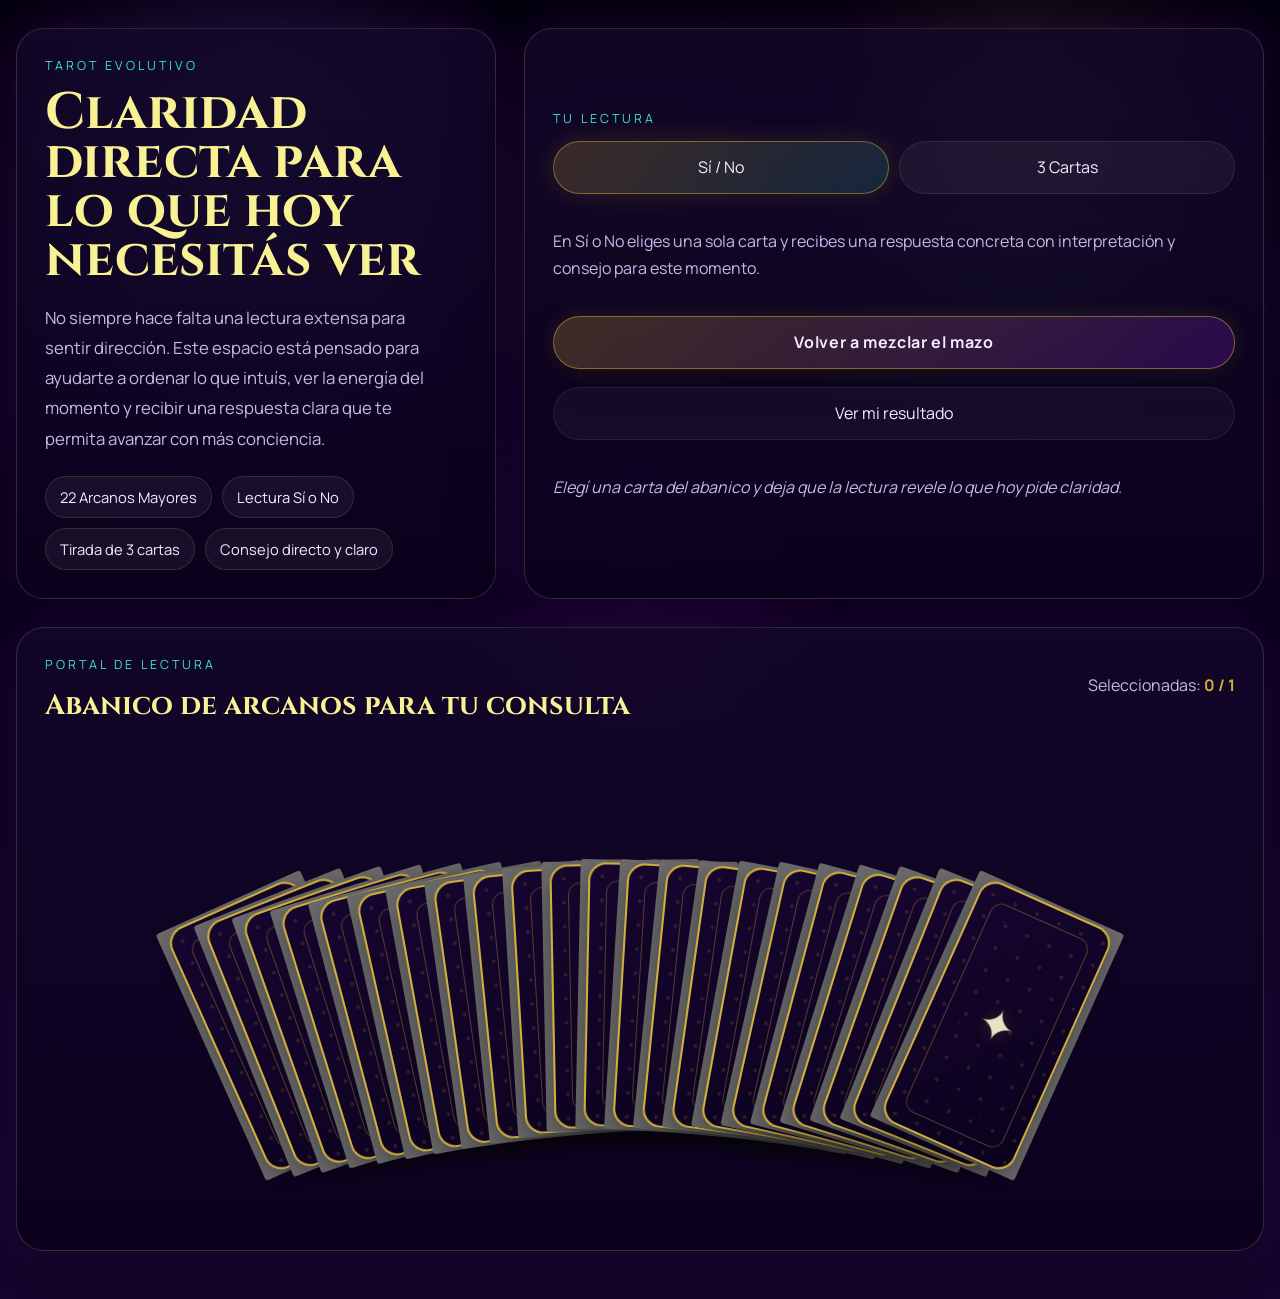
==== tarotsiono/index.html @ 4f670535 "Integrate premium tarot access and refine oracle copy" ====
<!DOCTYPE html>
<html lang="es">
<head>
	<meta charset="UTF-8">
	<meta name="viewport" content="width=device-width, initial-scale=1.0">
	<meta name="theme-color" content="#07070c">
	<meta name="description" content="Tarot evolutivo interactivo de Emuna con lectura Sí/No y tirada de 3 cartas en una experiencia mística y directa.">
	<link rel="preconnect" href="https://fonts.googleapis.com">
	<link rel="preconnect" href="https://fonts.gstatic.com" crossorigin>
	<link href="https://fonts.googleapis.com/css2?family=Cinzel:wght@400;600;700&family=Manrope:wght@400;500;600;700&display=swap" rel="stylesheet">
	<title>Tarot Evolutivo | Emuna</title>
	<style>
		:root {
			--bg-main: radial-gradient(circle at 50% 18%, rgba(212, 175, 55, 0.08), transparent 16%), radial-gradient(circle at 20% 20%, rgba(160, 32, 240, 0.16), transparent 24%), radial-gradient(circle at 80% 22%, rgba(64, 224, 208, 0.12), transparent 20%), linear-gradient(180deg, #05000f 0%, #0b021d 42%, #16052f 100%);
			--card-back: linear-gradient(135deg, #16052f 0%, #0b021d 100%);
			--gold-electric: #d4af37;
			--gold-soft: #f9f295;
			--gold-glow: rgba(212, 175, 55, 0.4);
			--blue-electric: #40e0d0;
			--red-electric: #ff8db5;
			--violet-electric: #a020f0;
			--cyan-electric: #40e0d0;
			--glass-bg: rgba(20, 8, 44, 0.78);
			--glass-border: rgba(249, 242, 149, 0.16);
			--text-main: #f4ebff;
			--text-soft: #cab7e8;
			--panel-shadow: 0 24px 70px rgba(0, 0, 0, 0.42), 0 0 40px rgba(160, 32, 240, 0.16);
			--card-width: 158px;
			--card-height: 270px;
		}

		* {
			box-sizing: border-box;
		}

		html {
			color-scheme: dark;
		}

		body {
			margin: 0;
			min-height: 100vh;
			font-family: "Manrope", sans-serif;
			color: var(--text-main);
			background: var(--bg-main);
			overflow-x: hidden;
		}

		body::before,
		body::after {
			content: "";
			position: fixed;
			inset: 0;
			pointer-events: none;
			z-index: -2;
		}

		body::before {
			background:
				radial-gradient(circle at 20% 20%, rgba(64, 224, 208, 0.1), transparent 22%),
				radial-gradient(circle at 80% 15%, rgba(212, 175, 55, 0.12), transparent 18%),
				radial-gradient(circle at 50% 60%, rgba(160, 32, 240, 0.14), transparent 26%);
			transform: translate3d(var(--parallax-x, 0), var(--parallax-y, 0), 0);
			transition: transform 120ms linear;
		}

		body::after {
			background-image:
				radial-gradient(circle at 30% 10%, rgba(255, 255, 255, 0.08) 0 1px, transparent 1px),
				radial-gradient(circle at 70% 25%, rgba(255, 255, 255, 0.06) 0 1px, transparent 1px),
				radial-gradient(circle at 55% 70%, rgba(255, 255, 255, 0.04) 0 1px, transparent 1px);
			background-size: 220px 220px, 280px 280px, 320px 320px;
			opacity: 0.5;
			z-index: -1;
		}

		.page {
			width: min(1400px, calc(100% - 32px));
			margin: 0 auto;
			padding: 28px 0 48px;
		}

		.hero {
			display: grid;
			grid-template-columns: minmax(280px, 480px) minmax(320px, 1fr);
			gap: 28px;
			align-items: stretch;
			margin-bottom: 28px;
		}

		.glass-panel {
			position: relative;
			background: linear-gradient(180deg, rgba(20, 8, 44, 0.76), rgba(11, 2, 29, 0.9));
			border: 1px solid var(--glass-border);
			border-radius: 28px;
			box-shadow: var(--panel-shadow);
			backdrop-filter: blur(18px);
		}

		.hero-copy,
		.result-shell,
		.controls,
		.board-shell {
			padding: 28px;
		}

		.eyebrow {
			margin: 0 0 14px;
			font-size: 0.78rem;
			text-transform: uppercase;
			letter-spacing: 0.24em;
			color: var(--cyan-electric);
		}

		h1,
		h2,
		h3,
		.card-name,
		.modal-title {
			font-family: "Cinzel", serif;
		}

		h1 {
			margin: 0;
			font-size: clamp(2.4rem, 4vw, 4.8rem);
			line-height: 0.96;
			color: var(--gold-soft);
			text-wrap: balance;
		}

		.lead {
			margin: 18px 0 0;
			color: var(--text-soft);
			font-size: 1.05rem;
			line-height: 1.8;
			max-width: 40ch;
		}

		.benefits {
			display: flex;
			flex-wrap: wrap;
			gap: 10px;
			margin-top: 22px;
		}

		.benefit {
			padding: 10px 14px;
			border-radius: 999px;
			background: rgba(255, 255, 255, 0.05);
			border: 1px solid rgba(212, 175, 55, 0.18);
			color: var(--text-main);
			font-size: 0.92rem;
		}

		.controls {
			display: grid;
			align-content: center;
			gap: 18px;
		}

		.mode-switch {
			display: grid;
			grid-template-columns: repeat(2, minmax(0, 1fr));
			gap: 10px;
		}

		.mode-button,
		.action-button,
		.ghost-button,
		.modal-close {
			appearance: none;
			border: 1px solid transparent;
			cursor: pointer;
			transition: transform 0.24s ease, box-shadow 0.24s ease, border-color 0.24s ease, background-color 0.24s ease;
			font: inherit;
		}

		.mode-button,
		.action-button,
		.ghost-button {
			min-height: 52px;
			border-radius: 999px;
			padding: 0.9rem 1.2rem;
			color: var(--text-main);
		}

		.mode-button {
			background: rgba(255, 255, 255, 0.05);
			border-color: rgba(255, 255, 255, 0.08);
		}

		.mode-button.is-active {
			background: linear-gradient(135deg, rgba(212, 175, 55, 0.22), rgba(64, 224, 208, 0.14));
			border-color: rgba(212, 175, 55, 0.48);
			box-shadow: 0 0 26px rgba(212, 175, 55, 0.16);
		}

		.action-button {
			background: linear-gradient(135deg, rgba(212, 175, 55, 0.24), rgba(160, 32, 240, 0.2));
			border-color: rgba(212, 175, 55, 0.5);
			box-shadow: 0 14px 34px rgba(0, 0, 0, 0.24), 0 0 24px rgba(212, 175, 55, 0.14);
			font-weight: 700;
			letter-spacing: 0.04em;
		}

		.ghost-button,
		.modal-close {
			background: rgba(255, 255, 255, 0.04);
			border-color: rgba(255, 255, 255, 0.08);
		}

		.mode-button:hover,
		.action-button:hover,
		.ghost-button:hover,
		.modal-close:hover,
		.mode-button:focus-visible,
		.action-button:focus-visible,
		.ghost-button:focus-visible,
		.modal-close:focus-visible {
			transform: translateY(-2px);
		}

		.mode-meta,
		.status,
		.result-summary,
		.reading-meta,
		.selected-hint {
			color: var(--text-soft);
			line-height: 1.7;
		}

		.status {
			min-height: 1.7em;
			font-style: italic;
		}

		.board-shell {
			min-height: 620px;
		}

		.board-header {
			display: flex;
			flex-wrap: wrap;
			justify-content: space-between;
			gap: 16px;
			margin-bottom: 22px;
		}

		.board-header h2 {
			margin: 0 0 6px;
			font-size: clamp(1.7rem, 2.2vw, 2.4rem);
			color: var(--gold-soft);
		}

		.selected-hint strong {
			color: var(--gold-electric);
		}

		.spread-board {
			position: relative;
			min-height: 470px;
			display: flex;
			align-items: center;
			justify-content: center;
			overflow: hidden;
			padding: 26px 12px 12px;
		}

		.flip-card {
			position: absolute;
			width: var(--card-width);
			height: var(--card-height);
			opacity: 0;
			transform: translateX(0) translateY(60px) rotate(0deg) scale(0.9);
			transition: transform 0.8s ease, opacity 0.55s ease, filter 0.35s ease;
			cursor: pointer;
			perspective: 1000px;
			will-change: transform;
		}

		.flip-card.is-visible {
			opacity: 1;
		}

		.flip-card-inner {
			position: relative;
			width: 100%;
			height: 100%;
			transition: transform 0.8s;
			transform-style: preserve-3d;
			box-shadow: 0 10px 26px rgba(0, 0, 0, 0.38);
			border-radius: 18px;
		}

		.flip-card.is-flipped .flip-card-inner {
			transform: rotateY(180deg);
		}

		.flip-card.is-selected {
			filter: drop-shadow(0 0 16px rgba(212, 175, 55, 0.5));
			z-index: 35;
		}

		.flip-card.is-dimmed {
			opacity: 0.08;
			pointer-events: none;
		}

		.flip-card.is-hidden {
			opacity: 0;
			pointer-events: none;
		}

		.flip-card.is-center {
			z-index: 40;
		}

		.flip-card.is-aura .flip-card-front {
			animation: auraPulse 1.8s ease-in-out infinite alternate;
		}

		.flip-card-front,
		.flip-card-back {
			position: absolute;
			inset: 0;
			width: 100%;
			height: 100%;
			-webkit-backface-visibility: hidden;
			backface-visibility: hidden;
			border-radius: 18px;
			border: 2px solid var(--gold-electric);
			overflow: hidden;
		}

		.flip-card-back {
			background: var(--card-back);
		}

		.flip-card-back::before,
		.flip-card-back::after {
			content: "";
			position: absolute;
			inset: 0;
		}

		.flip-card-back::before {
			background:
				radial-gradient(circle at center, rgba(212, 175, 55, 0.18) 0 2px, transparent 2px),
				radial-gradient(circle at 30% 30%, rgba(255, 255, 255, 0.08) 0 1px, transparent 1px),
				radial-gradient(circle at 70% 70%, rgba(255, 255, 255, 0.05) 0 1px, transparent 1px);
			background-size: 24px 24px, 110px 110px, 130px 130px;
			opacity: 0.85;
		}

		.flip-card-back::after {
			inset: 16px;
			border: 1px solid rgba(212, 175, 55, 0.35);
			border-radius: 12px;
		}

		.card-back-emblem {
			position: absolute;
			inset: 0;
			display: grid;
			place-items: center;
			color: rgba(255, 248, 216, 0.9);
			font-size: 2.8rem;
			text-shadow: 0 0 18px rgba(212, 175, 55, 0.24);
		}

		.flip-card-front {
			transform: rotateY(180deg);
			background: linear-gradient(180deg, rgba(250, 247, 238, 0.99), rgba(234, 225, 207, 0.99));
			color: #16131f;
			padding: 18px 16px;
			display: flex;
			flex-direction: column;
			justify-content: space-between;
		}

		.card-label {
			font-size: 0.72rem;
			letter-spacing: 0.16em;
			text-transform: uppercase;
			color: #766736;
		}

		.card-symbol {
			font-size: 2.4rem;
			text-align: center;
			margin-top: 8px;
		}

		.card-name {
			margin: 8px 0 0;
			font-size: 1.25rem;
			line-height: 1.1;
			text-align: center;
		}

		.card-verdict {
			margin-top: 12px;
			text-align: center;
			font-size: 1.08rem;
			font-weight: 800;
			letter-spacing: 0.04em;
		}

		.card-short {
			margin: 10px 0 0;
			font-size: 0.95rem;
			text-align: center;
			line-height: 1.45;
			color: #312c3e;
		}

		.card-position {
			align-self: center;
			margin-top: 8px;
			padding: 6px 10px;
			border-radius: 999px;
			background: rgba(22, 19, 31, 0.08);
			font-size: 0.72rem;
			font-weight: 700;
			letter-spacing: 0.12em;
			text-transform: uppercase;
		}

		.result-shell {
			margin-top: 24px;
			display: none;
		}

		.result-shell.is-visible {
			display: block;
			animation: fadeInUp 0.45s ease;
		}

		.result-shell h3 {
			margin: 0;
			font-size: 1.5rem;
			color: var(--gold-soft);
		}

		.result-verdict {
			margin: 12px 0 0;
			font-size: clamp(1.4rem, 3vw, 2rem);
			font-weight: 900;
			letter-spacing: 0.04em;
		}

		.reading-grid {
			display: grid;
			gap: 16px;
			margin-top: 18px;
		}

		.reading-card-summary {
			padding: 16px 18px;
			border-radius: 18px;
			background: rgba(255, 255, 255, 0.04);
			border: 1px solid rgba(255, 255, 255, 0.08);
		}

		.reading-card-summary strong {
			color: #fff0ba;
		}

		.modal {
			position: fixed;
			inset: 0;
			display: grid;
			place-items: center;
			padding: 18px;
			background: rgba(5, 5, 10, 0.82);
			backdrop-filter: blur(12px);
			opacity: 0;
			pointer-events: none;
			transition: opacity 0.28s ease;
			z-index: 80;
		}

		.modal.is-open {
			opacity: 1;
			pointer-events: auto;
		}

		.modal-card {
			width: min(100%, 620px);
			padding: 24px;
			border-radius: 26px;
			background: linear-gradient(180deg, rgba(20, 8, 44, 0.88), rgba(11, 2, 29, 0.94));
			border: 1px solid rgba(255, 255, 255, 0.12);
			box-shadow: var(--panel-shadow);
			transform: translateY(24px) scale(0.96);
			transition: transform 0.28s ease;
		}

		.modal.is-open .modal-card {
			transform: translateY(0) scale(1);
		}

		.modal-header {
			display: flex;
			justify-content: space-between;
			gap: 12px;
			align-items: start;
			margin-bottom: 14px;
		}

		.modal-title {
			margin: 0;
			font-size: 1.8rem;
			color: var(--gold-soft);
		}

		.modal-close {
			width: 42px;
			height: 42px;
			border-radius: 50%;
			color: var(--text-main);
		}

		.modal-verdict {
			font-size: 1.28rem;
			font-weight: 800;
			margin: 0 0 16px;
		}

		.modal-block {
			padding: 14px 16px;
			border-radius: 18px;
			background: rgba(255, 255, 255, 0.04);
			border: 1px solid rgba(255, 255, 255, 0.08);
			margin-top: 12px;
		}

		.modal-block strong {
			color: var(--gold-soft);
			display: block;
			margin-bottom: 6px;
		}

		.modal-note {
			margin-top: 12px;
			color: var(--text-soft);
			font-size: 0.94rem;
		}

		.sr-only {
			position: absolute;
			width: 1px;
			height: 1px;
			padding: 0;
			margin: -1px;
			overflow: hidden;
			clip: rect(0, 0, 0, 0);
			white-space: nowrap;
			border: 0;
		}

		@keyframes auraPulse {
			0% {
				box-shadow: 0 0 18px var(--aura-color, var(--gold-electric));
			}
			100% {
				box-shadow: 0 0 34px var(--aura-color, var(--gold-electric));
			}
		}

		@keyframes fadeInUp {
			from {
				opacity: 0;
				transform: translateY(12px);
			}
			to {
				opacity: 1;
				transform: translateY(0);
			}
		}

		@media (max-width: 1100px) {
			.hero {
				grid-template-columns: 1fr;
			}
		}

		@media (max-width: 780px) {
			.page {
				width: min(100%, calc(100% - 20px));
				padding-top: 18px;
			}

			.hero-copy,
			.result-shell,
			.controls,
			.board-shell,
			.modal-card {
				padding: 20px;
			}

			.spread-board {
				min-height: 420px;
			}

			.flip-card {
				width: 122px;
				height: 208px;
			}
		}

		@media (max-width: 560px) {
			.page {
				width: calc(100% - 12px);
			}

			.board-header {
				flex-direction: column;
			}

			.mode-switch {
				grid-template-columns: 1fr;
			}

			.flip-card {
				width: 98px;
				height: 166px;
			}

			.spread-board {
				min-height: 320px;
			}

			.card-name {
				font-size: 0.92rem;
			}

			.card-short,
			.card-position,
			.card-verdict,
			.card-label {
				font-size: 0.68rem;
			}

			.card-symbol {
				font-size: 1.6rem;
			}
		}
	</style>
</head>
<body>
	<main class="page">
		<section class="hero">
			<article class="glass-panel hero-copy">
				<p class="eyebrow">Tarot Evolutivo</p>
				<h1>Claridad directa para lo que hoy necesitás ver</h1>
				<p class="lead">No siempre hace falta una lectura extensa para sentir dirección. Este espacio está pensado para ayudarte a ordenar lo que intuís, ver la energía del momento y recibir una respuesta clara que te permita avanzar con más conciencia.</p>
				<div class="benefits">
					<span class="benefit">22 Arcanos Mayores</span>
					<span class="benefit">Lectura Sí o No</span>
					<span class="benefit">Tirada de 3 cartas</span>
					<span class="benefit">Consejo directo y claro</span>
				</div>
			</article>

			<aside class="glass-panel controls" aria-label="Controles de lectura">
				<div>
					<p class="eyebrow">Tu lectura</p>
					<div class="mode-switch" role="tablist" aria-label="Modo de tirada">
						<button class="mode-button is-active" id="modeYesNo" type="button" data-mode="yesno" aria-pressed="true">Sí / No</button>
						<button class="mode-button" id="modeThree" type="button" data-mode="three" aria-pressed="false">3 Cartas</button>
					</div>
				</div>
				<p class="mode-meta" id="modeMeta">En Sí o No eliges una sola carta y recibes una respuesta concreta con interpretación y consejo para este momento.</p>
				<button class="action-button" id="resetButton" type="button">Volver a mezclar el mazo</button>
				<button class="ghost-button" id="revealButton" type="button" disabled>Ver mi resultado</button>
				<p class="status" id="statusText">Elegí una carta del abanico y deja que la lectura revele lo que hoy pide claridad.</p>
			</aside>
		</section>

		<section class="glass-panel board-shell">
			<div class="board-header">
				<div>
					<p class="eyebrow">Portal de lectura</p>
					<h2>Abanico de arcanos para tu consulta</h2>
				</div>
				<p class="selected-hint" id="selectionHint">Seleccionadas: <strong>0 / 1</strong></p>
			</div>

			<div class="spread-board" id="tablero" aria-live="polite"></div>

			<div class="result-shell glass-panel" id="resultShell">
				<p class="eyebrow">Tu mensaje</p>
				<h3 id="resultTitle">Energía disponible</h3>
				<p class="result-verdict" id="resultVerdict"></p>
				<p class="result-summary" id="resultSummary"></p>
				<div class="reading-grid" id="readingGrid"></div>
			</div>
		</section>
	</main>

	<div class="modal" id="cardModal" aria-hidden="true" role="dialog" aria-labelledby="modalTitle">
		<div class="modal-card">
			<div class="modal-header">
				<div>
					<p class="eyebrow">Mensaje del arcano</p>
					<h3 class="modal-title" id="modalTitle"></h3>
				</div>
				<button class="modal-close" id="modalClose" type="button" aria-label="Cerrar detalle">×</button>
			</div>
			<p class="modal-verdict" id="modalVerdict"></p>
			<div class="modal-block">
				<strong>Interpretación</strong>
				<span id="modalInterpretation"></span>
			</div>
			<div class="modal-block">
				<strong>Consejo</strong>
				<span id="modalAdvice"></span>
			</div>
			<p class="modal-note" id="modalNote"></p>
		</div>
	</div>

	<script>
		const TarotDeck = {
			el_loco: {
				id: "loco",
				nombre: "El Loco (0)",
				energia: 0,
				veredicto: "TAL VEZ",
				mensaje_corto: "Algo nuevo se mueve, pero todavía pide confianza y presencia.",
				interpretacion: "El Loco aparece cuando tu proceso necesita aire, apertura y una mirada menos rígida. La energía está viva, aunque no todo esté resuelto.",
				consejo: "Escucha el impulso, pero no te desconectes de la realidad. Avanza si de verdad sientes que ese paso te expande.",
				color_aura: "var(--cyan-electric)",
				simbolo: "✦"
			},
			el_mago: {
				id: "mago",
				nombre: "El Mago (I)",
				energia: 1,
				veredicto: "SÍ",
				mensaje_corto: "Tienes recursos, claridad y energía para mover esto.",
				interpretacion: "El Mago confirma que no te falta poder, sino decisión para usarlo. Hay herramientas, intención y capacidad para transformar lo que hoy consultas.",
				consejo: "Deja de postergarte. Lo que necesitas para empezar ya está en ti; ahora toca enfocarlo.",
				color_aura: "var(--gold-electric)",
				simbolo: "☀"
			},
			la_sacerdotisa: {
				id: "sacerdotisa",
				nombre: "La Sacerdotisa (II)",
				energia: 0,
				veredicto: "AÚN NO",
				mensaje_corto: "Todavía no es momento de forzar una respuesta.",
				interpretacion: "La Sacerdotisa indica que algo importante todavía se está ordenando por dentro. No todo está a la vista, y por eso la claridad aún no termina de bajar.",
				consejo: "Baja el ruido, escucha tu intuición y deja que la verdad madure antes de decidir.",
				color_aura: "var(--blue-electric)",
				simbolo: "☾"
			},
			la_emperatriz: {
				id: "emperatriz",
				nombre: "La Emperatriz (III)",
				energia: 1,
				veredicto: "SÍ",
				mensaje_corto: "Hay crecimiento, apertura y buena energía para que esto florezca.",
				interpretacion: "La Emperatriz trae expansión, receptividad y una energía fértil para vínculos, proyectos y procesos personales. Lo que estás moviendo puede crecer de verdad.",
				consejo: "Sostén lo que deseas con amor, constancia y presencia. Lo valioso necesita cuidado, no apuro.",
				color_aura: "var(--gold-electric)",
				simbolo: "❀"
			},
			el_emperador: {
				id: "emperador",
				nombre: "El Emperador (IV)",
				energia: 1,
				veredicto: "SÍ",
				mensaje_corto: "Sí, pero necesita orden, foco y compromiso real.",
				interpretacion: "El Emperador muestra que el resultado puede sostenerse si construyes sobre bases firmes. No alcanza con desear; hace falta dirección y estructura.",
				consejo: "Pon límites, organiza prioridades y deja de dispersar energía en lo que no suma.",
				color_aura: "var(--gold-electric)",
				simbolo: "♜"
			},
			el_hierofante: {
				id: "hierofante",
				nombre: "El Hierofante (V)",
				energia: 0,
				veredicto: "DEPENDE",
				mensaje_corto: "La respuesta pasa por lo que ya has sostenido o prometido.",
				interpretacion: "El Hierofante señala creencias, acuerdos y aprendizajes que condicionan esta situación. Antes de avanzar, necesitas ver desde qué verdad estás decidiendo.",
				consejo: "Revisa tus valores y no te apartes de lo que sabes que es coherente para ti.",
				color_aura: "var(--violet-electric)",
				simbolo: "✢"
			},
			los_enamorados: {
				id: "enamorados",
				nombre: "Los Enamorados (VI)",
				energia: 1,
				veredicto: "SÍ",
				mensaje_corto: "La respuesta aparece cuando dejas de dividirte por dentro.",
				interpretacion: "Los Enamorados hablan de una elección que debe salir de tu verdad, no del miedo ni de la necesidad de agradar. Aquí la coherencia lo cambia todo.",
				consejo: "No decidas desde la culpa. Elige lo que realmente se alinea con lo que sientes y sostienes.",
				color_aura: "var(--gold-electric)",
				simbolo: "♥"
			},
			el_carro: {
				id: "carro",
				nombre: "El Carro (VII)",
				energia: 1,
				veredicto: "SÍ",
				mensaje_corto: "Hay movimiento, dirección y fuerza para avanzar.",
				interpretacion: "El Carro muestra una energía decidida que empuja el proceso hacia adelante. Si mantienes el foco, puedes salir del estancamiento.",
				consejo: "No retrocedas por dudas de último momento. Avanza con dirección y cuida tu centro emocional.",
				color_aura: "var(--blue-electric)",
				simbolo: "➳"
			},
			la_fuerza: {
				id: "fuerza",
				nombre: "La Fuerza (VIII)",
				energia: 1,
				veredicto: "SÍ",
				mensaje_corto: "Tu fuerza interna es mayor de lo que hoy crees.",
				interpretacion: "La Fuerza aparece cuando el proceso exige templanza, presencia y una firmeza que no necesita violencia. Lo que buscas puede sostenerse desde tu centro.",
				consejo: "No quieras controlar todo. Respira, sostén y deja que tu energía se ordene antes de actuar.",
				color_aura: "var(--gold-electric)",
				simbolo: "♌"
			},
			el_ermitano: {
				id: "ermitano",
				nombre: "El Ermitaño (IX)",
				energia: -1,
				veredicto: "AHORA NO",
				mensaje_corto: "Todavía no es tiempo de empujar esta respuesta.",
				interpretacion: "El Ermitaño marca una pausa necesaria. Hay algo que sólo puede comprenderse cuando bajas la ansiedad y vuelves a escucharte de verdad.",
				consejo: "No te apures a cerrar algo que aún necesita silencio, observación y maduración.",
				color_aura: "var(--blue-electric)",
				simbolo: "☷"
			},
			rueda_de_la_fortuna: {
				id: "rueda",
				nombre: "La Rueda de la Fortuna (X)",
				energia: 1,
				veredicto: "SÍ",
				mensaje_corto: "La energía cambia y empieza a abrir otra posibilidad.",
				interpretacion: "La Rueda de la Fortuna muestra un giro que puede mover lo que estaba quieto. Algo comienza a ordenarse distinto, incluso si todavía no controlas todo.",
				consejo: "No te aferres a lo viejo. Acompaña el cambio y aprovecha el momento cuando la puerta se abra.",
				color_aura: "var(--gold-electric)",
				simbolo: "☸"
			},
			la_justicia: {
				id: "justicia",
				nombre: "La Justicia (XI)",
				energia: 0,
				veredicto: "TÚ DECIDES",
				mensaje_corto: "La respuesta no cae del cielo: también depende de ti.",
				interpretacion: "La Justicia muestra que esta situación necesita equilibrio, verdad y responsabilidad. Lo que elijas ahora tendrá peso real en el resultado.",
				consejo: "Sé claro contigo, ordena lo que estás sosteniendo y decide desde la coherencia, no desde el impulso.",
				color_aura: "var(--blue-electric)",
				simbolo: "⚖"
			},
			el_colgado: {
				id: "colgado",
				nombre: "El Colgado (XII)",
				energia: -1,
				veredicto: "TAL VEZ",
				mensaje_corto: "La respuesta no está cerrada, pero sí detenida por ahora.",
				interpretacion: "El Colgado aparece cuando algo necesita una pausa profunda para ser visto desde otro lugar. La incomodidad forma parte del aprendizaje.",
				consejo: "No fuerces definición. Detente, cambia el ángulo y deja que el sentido aparezca sin presión.",
				color_aura: "var(--violet-electric)",
				simbolo: "☁"
			},
			la_muerte: {
				id: "muerte",
				nombre: "La Muerte (XIII)",
				energia: -1,
				veredicto: "NO",
				mensaje_corto: "Así como está, esa etapa ya cumplió su ciclo.",
				interpretacion: "La Muerte no trae castigo: trae cierre. Lo que consultas necesita una transformación real y quizá no pueda seguir bajo la forma actual.",
				consejo: "Acepta lo que termina. Hay procesos que sólo se abren de verdad cuando dejas de insistir en lo que ya cayó.",
				color_aura: "var(--red-electric)",
				simbolo: "☥"
			},
			la_templanza: {
				id: "templanza",
				nombre: "La Templanza (XIV)",
				energia: 1,
				veredicto: "SÍ",
				mensaje_corto: "Sí, pero desde la calma y el equilibrio, no desde el exceso.",
				interpretacion: "La Templanza muestra una energía que se ordena de forma gradual. Lo que preguntas puede avanzar si respetas los tiempos y dejas que todo se acomode.",
				consejo: "No busques extremos. Integra, regula y permite que el proceso se vuelva más claro paso a paso.",
				color_aura: "var(--cyan-electric)",
				simbolo: "⚗"
			},
			el_diablo: {
				id: "diablo",
				nombre: "El Diablo (XV)",
				energia: -1,
				veredicto: "NO",
				mensaje_corto: "Hay algo detrás que te ata más de lo que admites.",
				interpretacion: "El Diablo expone apegos, miedos, obsesiones o vínculos de dependencia que distorsionan la respuesta. No es sólo lo que deseas: es desde dónde lo estás deseando.",
				consejo: "Mira con honestidad qué te está condicionando. Liberarte de eso ya es parte del camino.",
				color_aura: "var(--red-electric)",
				simbolo: "♄"
			},
			la_torre: {
				id: "torre",
				nombre: "La Torre (XVI)",
				energia: -1,
				veredicto: "NO (POR AHORA)",
				mensaje_corto: "Algo necesita romperse para que puedas ver la verdad.",
				interpretacion: "La Torre trae un movimiento brusco que desarma lo que ya no se sostiene. Aunque incomode, esa caída puede ser exactamente lo que necesitas para reordenarte de verdad.",
				consejo: "No te aferres a lo que se está desarmando. Deja caer la estructura vieja y prepara una base más honesta.",
				color_aura: "var(--red-electric)",
				simbolo: "⚡"
			},
			la_estrella: {
				id: "estrella",
				nombre: "La Estrella (XVII)",
				energia: 1,
				veredicto: "SÍ",
				mensaje_corto: "Hay alivio, guía y una luz real sosteniendo tu proceso.",
				interpretacion: "La Estrella trae una energía de reparación, esperanza y apertura. Cuando aparece, recuerda que todavía hay camino, sentido y belleza en lo que estás atravesando.",
				consejo: "No abandones tu visión por cansancio. Sigue, pero desde un lugar más suave y más verdadero.",
				color_aura: "var(--cyan-electric)",
				simbolo: "✶"
			},
			la_luna: {
				id: "luna",
				nombre: "La Luna (XVIII)",
				energia: -1,
				veredicto: "NO",
				mensaje_corto: "Hay demasiada niebla emocional para definir esto ahora.",
				interpretacion: "La Luna señala confusión, proyecciones y emociones que todavía distorsionan la lectura de la situación. No es momento para certezas rígidas.",
				consejo: "No tomes una decisión definitiva desde el miedo, la idealización o la ansiedad. Primero aclárate por dentro.",
				color_aura: "var(--blue-electric)",
				simbolo: "☾"
			},
			el_sol: {
				id: "sol",
				nombre: "El Sol (XIX)",
				energia: 1,
				veredicto: "SÍ ROTUNDO",
				mensaje_corto: "Sí, con claridad, apertura y energía completamente a favor.",
				interpretacion: "El Sol confirma que la situación se ilumina. Hay verdad, vitalidad y una respuesta limpia que permite avanzar sin tanta confusión.",
				consejo: "Muéstrate tal cual eres y actúa con confianza. Cuando la energía está tan clara, toca sostenerla sin sabotearla.",
				color_aura: "var(--gold-electric)",
				simbolo: "☀"
			},
			el_juicio: {
				id: "juicio",
				nombre: "El Juicio (XX)",
				energia: 1,
				veredicto: "SÍ",
				mensaje_corto: "Algo se despierta y ya no puede seguir siendo ignorado.",
				interpretacion: "El Juicio habla de comprensión, cierre y renacimiento. Trae una verdad que ordena el proceso y te muestra con más claridad qué hacer con ello.",
				consejo: "Responde al llamado con valentía. Si ya viste la verdad, no vuelvas a dormirla.",
				color_aura: "var(--gold-electric)",
				simbolo: "📯"
			},
			el_mundo: {
				id: "mundo",
				nombre: "El Mundo (XXI)",
				energia: 1,
				veredicto: "SÍ ROTUNDO",
				mensaje_corto: "Hay integración, cierre y una respuesta plena a favor.",
				interpretacion: "El Mundo confirma que el proceso encuentra sentido, cierre y alineación. Es una carta de logro, plenitud y concreción madura.",
				consejo: "Confía en lo que ya está listo para manifestarse. No minimices el camino recorrido ni la expansión que has logrado.",
				color_aura: "var(--cyan-electric)",
				simbolo: "◎"
			}
		};

		const board = document.getElementById("tablero");
		const modeButtons = document.querySelectorAll(".mode-button");
		const modeMeta = document.getElementById("modeMeta");
		const statusText = document.getElementById("statusText");
		const selectionHint = document.getElementById("selectionHint");
		const resetButton = document.getElementById("resetButton");
		const revealButton = document.getElementById("revealButton");
		const resultShell = document.getElementById("resultShell");
		const resultTitle = document.getElementById("resultTitle");
		const resultVerdict = document.getElementById("resultVerdict");
		const resultSummary = document.getElementById("resultSummary");
		const readingGrid = document.getElementById("readingGrid");
		const cardModal = document.getElementById("cardModal");
		const modalClose = document.getElementById("modalClose");
		const modalTitle = document.getElementById("modalTitle");
		const modalVerdict = document.getElementById("modalVerdict");
		const modalInterpretation = document.getElementById("modalInterpretation");
		const modalAdvice = document.getElementById("modalAdvice");
		const modalNote = document.getElementById("modalNote");

		const deckEntries = Object.entries(TarotDeck);
		const positionLabels = ["Pasado", "Presente", "Futuro"];
		let mode = "yesno";
		let selectedKeys = [];
		let cardStates = new Map();
		let locked = false;

		function shuffle(array) {
			const clone = [...array];
			for (let index = clone.length - 1; index > 0; index -= 1) {
				const swapIndex = Math.floor(Math.random() * (index + 1));
				[clone[index], clone[swapIndex]] = [clone[swapIndex], clone[index]];
			}
			return clone;
		}

		function getRequiredSelections() {
			return mode === "yesno" ? 1 : 3;
		}

		function getModeText() {
			if (mode === "yesno") {
				return "En Sí o No eliges una sola carta y recibes una respuesta concreta con interpretación y consejo para este momento.";
			}

			return "En la tirada de 3 cartas miras pasado, presente y futuro para entender el proceso completo y ver hacia dónde se mueve tu energía.";
		}

		function updateSelectionHint() {
			selectionHint.innerHTML = `Seleccionadas: <strong>${selectedKeys.length} / ${getRequiredSelections()}</strong>`;
			revealButton.disabled = selectedKeys.length !== getRequiredSelections() || locked;
		}

		function setStatus(message) {
			statusText.textContent = message;
		}

		function getCardState(key) {
			return cardStates.get(key);
		}

		function createCardElement([key, data], index, total) {
			const card = document.createElement("button");
			card.type = "button";
			card.className = "flip-card";
			card.dataset.key = key;
			card.setAttribute("aria-label", `Seleccionar ${data.nombre}`);
			card.style.zIndex = String(index + 1);
			card.innerHTML = `
				<span class="sr-only">${data.nombre}</span>
				<div class="flip-card-inner">
					<div class="flip-card-back">
						<div class="card-back-emblem">✦</div>
					</div>
					<div class="flip-card-front">
						<div>
							<div class="card-label">Arcano Mayor</div>
							<div class="card-symbol">${data.simbolo}</div>
							<div class="card-name">${data.nombre}</div>
							<div class="card-verdict">${data.veredicto}</div>
							<p class="card-short">${data.mensaje_corto}</p>
						</div>
						<div class="card-position"></div>
					</div>
				</div>
			`;

			const spreadOffset = index - (total - 1) / 2;
			const translateX = spreadOffset * 34;
			const rotate = spreadOffset * 2.3;
			const translateY = Math.abs(spreadOffset) * 3;

			requestAnimationFrame(() => {
				setTimeout(() => {
					card.classList.add("is-visible");
					card.style.transform = `translateX(${translateX}px) translateY(${translateY}px) rotate(${rotate}deg)`;
				}, index * 45);
			});

			card.addEventListener("click", () => handleCardSelection(key));
			return card;
		}

		function desplegarCartas() {
			board.innerHTML = "";
			cardStates = new Map();
			selectedKeys = [];
			locked = false;
			resultShell.classList.remove("is-visible");
			readingGrid.innerHTML = "";
			const shuffledDeck = shuffle(deckEntries);

			shuffledDeck.forEach((entry, index) => {
				const key = entry[0];
				const element = createCardElement(entry, index, shuffledDeck.length);
				board.appendChild(element);
				cardStates.set(key, {
					key,
					data: entry[1],
					element,
					orientation: "upright",
					finalData: null,
					position: ""
				});
			});

			setStatus("Elegí una carta del abanico y deja que la lectura revele lo que hoy pide claridad.");
			modeMeta.textContent = getModeText();
			updateSelectionHint();
		}

		function handleCardSelection(key) {
			if (locked) {
				return;
			}

			const required = getRequiredSelections();
			const state = getCardState(key);
			if (!state) {
				return;
			}

			const alreadySelected = selectedKeys.includes(key);
			if (alreadySelected) {
				selectedKeys = selectedKeys.filter((selectedKey) => selectedKey !== key);
				state.element.classList.remove("is-selected");
				state.element.querySelector(".card-position").textContent = "";
			} else {
				if (selectedKeys.length >= required) {
					setStatus(`Ya elegiste ${required} carta${required > 1 ? "s" : ""}. Pulsa "Ver mi resultado" o cambia tu selección.`);
					return;
				}

				selectedKeys.push(key);
				state.element.classList.add("is-selected");
			}

			selectedKeys.forEach((selectedKey, index) => {
				const selectedState = getCardState(selectedKey);
				if (selectedState) {
					const label = mode === "three" ? positionLabels[index] : "Seleccionada";
					selectedState.position = label;
					selectedState.element.querySelector(".card-position").textContent = label;
				}
			});

			cardStates.forEach((cardState) => {
				if (!selectedKeys.includes(cardState.key)) {
					cardState.position = "";
					cardState.element.querySelector(".card-position").textContent = "";
				}
			});

			if (selectedKeys.length === required) {
				setStatus("Tu selección ya está lista. Pulsa \"Ver mi resultado\" para abrir la lectura.");
			} else {
				setStatus(`Llevas ${selectedKeys.length} de ${required}. Sigue eligiendo y deja que la energía termine de mostrarse.`);
			}

			updateSelectionHint();
		}

		function applyInversion(cardData) {
			const isReversed = Math.random() < 0.3;
			const finalEnergy = isReversed ? cardData.energia * -1 : cardData.energia;
			let finalVerdict = cardData.veredicto;
			if (isReversed) {
				if (cardData.energia > 0) {
					finalVerdict = "NO / BLOQUEADO";
				} else if (cardData.energia < 0) {
					finalVerdict = "QUIZÁS / SE LIBERA";
				} else {
					finalVerdict = "INCIERTO";
				}
			}

			return {
				...cardData,
				energia: finalEnergy,
				veredicto: finalVerdict,
				invertida: isReversed,
				interpretacion: isReversed
					? `La carta sale invertida, indicando bloqueos o retrasos en ${cardData.interpretacion.charAt(0).toLowerCase()}${cardData.interpretacion.slice(1)}`
					: cardData.interpretacion
			};
		}

		function centerSelectedCards() {
			const spacing = mode === "yesno" ? 0 : 196;
			selectedKeys.forEach((key, index) => {
				const state = getCardState(key);
				const offset = index - (selectedKeys.length - 1) / 2;
				const translateX = offset * spacing;
				const translateY = 0;
				state.element.classList.add("is-center");
				state.element.style.transform = `translateX(${translateX}px) translateY(${translateY}px) rotate(0deg) scale(1.05)`;
			});
		}

		function fadeOtherCards() {
			cardStates.forEach((state) => {
				if (!selectedKeys.includes(state.key)) {
					state.element.classList.add("is-dimmed");
				}
			});
		}

		function flipSelectedCards() {
			selectedKeys.forEach((key, index) => {
				const state = getCardState(key);
				const finalData = applyInversion(state.data);
				state.finalData = finalData;
				state.orientation = finalData.invertida ? "invertida" : "upright";
				state.element.classList.add("is-flipped", "is-aura");
				state.element.style.setProperty("--aura-color", finalData.color_aura);
				state.element.querySelector(".card-verdict").textContent = finalData.veredicto;
				state.element.querySelector(".card-short").textContent = finalData.mensaje_corto;
				if (mode === "three") {
					state.element.querySelector(".card-position").textContent = positionLabels[index];
				}
			});
		}

		function calcularResultadoTirada(cartasSeleccionadas) {
			let scoreTotal = 0;
			cartasSeleccionadas.forEach((cardData) => {
				scoreTotal += cardData.energia;
			});

			if (scoreTotal >= 2) {
				return "SÍ ROTUNDO (Energía Muy Positiva)";
			}
			if (scoreTotal > 0) {
				return "SÍ (Con reservas)";
			}
			if (scoreTotal === 0) {
				return "INCIERTO (Energía Neutra)";
			}
			if (scoreTotal > -2) {
				return "NO (Con dificultades)";
			}

			return "NO ROTUNDO (Mucha resistencia)";
		}

		function renderReadingResult() {
			const resolvedStates = selectedKeys.map((key) => getCardState(key));
			const resolvedCards = resolvedStates.map((state) => state.finalData);
			resultShell.classList.add("is-visible");
			readingGrid.innerHTML = "";

			if (mode === "yesno") {
				const [state] = resolvedStates;
				resultTitle.textContent = state.finalData.nombre;
				resultVerdict.textContent = state.finalData.veredicto;
				resultVerdict.style.color = state.finalData.color_aura;
				resultSummary.textContent = state.finalData.interpretacion;
				openModal(state);
				return;
			}

			const score = resolvedCards.reduce((total, card) => total + card.energia, 0);
			const finalVerdict = calcularResultadoTirada(resolvedCards);
				resultTitle.textContent = "Lectura evolutiva de tu tirada";
			resultVerdict.textContent = finalVerdict;
			resultVerdict.style.color = score >= 1 ? "#d4af37" : score <= -1 ? "#ff7272" : "#a8d8ff";
				resultSummary.textContent = "Esta lectura une pasado, presente y futuro para mostrarte qué se está moviendo, dónde está el aprendizaje y hacia qué dirección conviene ir ahora.";

			resolvedStates.forEach((state, index) => {
				const item = document.createElement("article");
				item.className = "reading-card-summary";
				item.innerHTML = `
					<strong>${positionLabels[index]}: ${state.finalData.nombre}</strong>
					<p class="reading-meta">${state.finalData.interpretacion}</p>
					<p class="reading-meta"><strong>Consejo:</strong> ${state.finalData.consejo}</p>
				`;
				readingGrid.appendChild(item);
			});

			openModal({
				finalData: {
					nombre: "Resultado Global",
					veredicto: finalVerdict,
					interpretacion: `Score energético total: ${score}. ${finalVerdict}.`,
					consejo: "No te quedes solo con una impresión rápida. Integra las tres posiciones y usa esta lectura para tomar decisiones con más claridad y coherencia.",
					color_aura: score >= 1 ? "var(--gold-electric)" : score <= -1 ? "var(--red-electric)" : "var(--cyan-electric)",
					invertida: false
				},
				position: "Tirada completa"
			});
		}

		function revealSelection() {
			if (selectedKeys.length !== getRequiredSelections() || locked) {
				return;
			}

			locked = true;
			revealButton.disabled = true;
			setStatus("Abriendo el mensaje que esta lectura tiene para vos...");
			fadeOtherCards();
			centerSelectedCards();

			setTimeout(() => {
				flipSelectedCards();
				setTimeout(() => {
					renderReadingResult();
					setStatus("La lectura ya está abierta. Si quieres, puedes volver a mezclar el mazo y consultar de nuevo.");
				}, 880);
			}, 420);
		}

		function openModal(state) {
			const { finalData } = state;
			modalTitle.textContent = finalData.nombre;
			modalVerdict.textContent = finalData.veredicto;
			modalVerdict.style.color = finalData.color_aura;
			modalInterpretation.textContent = finalData.interpretacion;
			modalAdvice.textContent = finalData.consejo;
			modalNote.textContent = state.position
				? `${state.position}${finalData.invertida ? " · Carta invertida" : " · Carta en posición natural"}`
				: finalData.invertida
					? "Carta invertida"
					: "Carta en posición natural";
			cardModal.classList.add("is-open");
			cardModal.setAttribute("aria-hidden", "false");
		}

		function closeModal() {
			cardModal.classList.remove("is-open");
			cardModal.setAttribute("aria-hidden", "true");
		}

		function setMode(nextMode) {
			mode = nextMode;
			modeButtons.forEach((button) => {
				const active = button.dataset.mode === nextMode;
				button.classList.toggle("is-active", active);
				button.setAttribute("aria-pressed", active ? "true" : "false");
			});
			desplegarCartas();
		}

		modeButtons.forEach((button) => {
			button.addEventListener("click", () => setMode(button.dataset.mode));
		});

		resetButton.addEventListener("click", desplegarCartas);
		revealButton.addEventListener("click", revealSelection);
		modalClose.addEventListener("click", closeModal);
		cardModal.addEventListener("click", (event) => {
			if (event.target === cardModal) {
				closeModal();
			}
		});

		document.addEventListener("keydown", (event) => {
			if (event.key === "Escape") {
				closeModal();
			}
		});

		window.addEventListener("pointermove", (event) => {
			const x = ((event.clientX / window.innerWidth) - 0.5) * 18;
			const y = ((event.clientY / window.innerHeight) - 0.5) * 18;
			document.body.style.setProperty("--parallax-x", `${x}px`);
			document.body.style.setProperty("--parallax-y", `${y}px`);
		});

		desplegarCartas();
	</script>
</body>
</html>
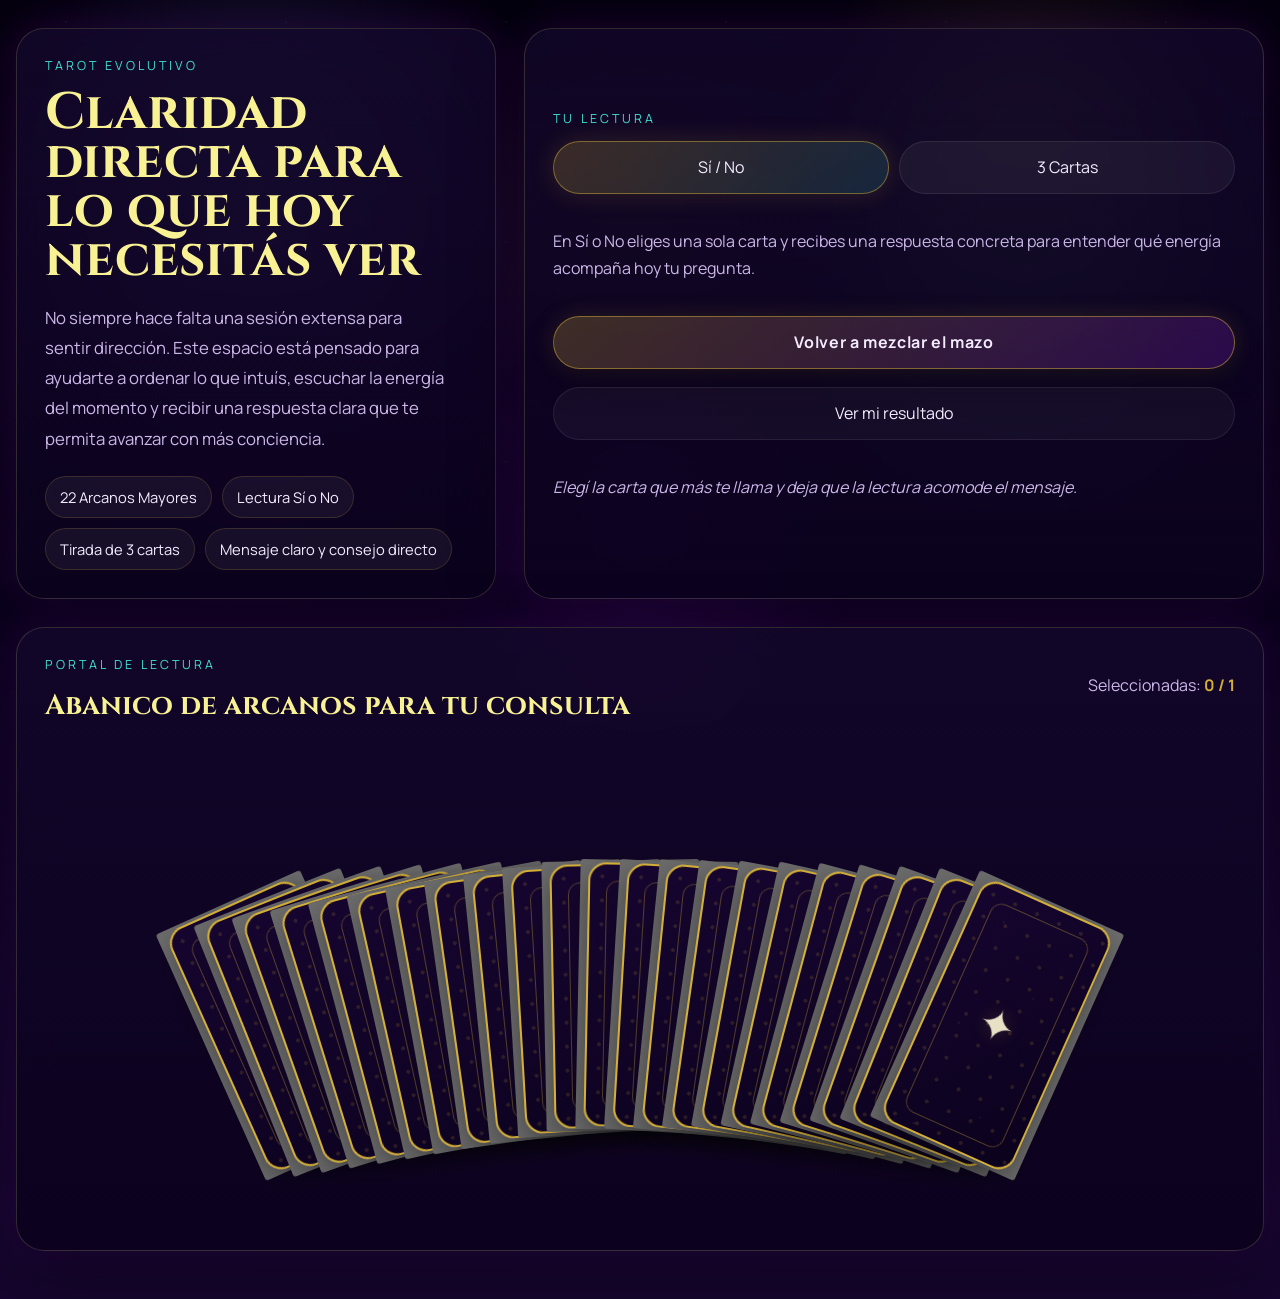
==== commit 8b22494c: "Promote oracle from home and refine tarot microcopy" ====
--- a/tarotsiono/index.html
+++ b/tarotsiono/index.html
@@ -654,12 +654,12 @@
 			<article class="glass-panel hero-copy">
 				<p class="eyebrow">Tarot Evolutivo</p>
 				<h1>Claridad directa para lo que hoy necesitás ver</h1>
-				<p class="lead">No siempre hace falta una lectura extensa para sentir dirección. Este espacio está pensado para ayudarte a ordenar lo que intuís, ver la energía del momento y recibir una respuesta clara que te permita avanzar con más conciencia.</p>
+				<p class="lead">No siempre hace falta una sesión extensa para sentir dirección. Este espacio está pensado para ayudarte a ordenar lo que intuís, escuchar la energía del momento y recibir una respuesta clara que te permita avanzar con más conciencia.</p>
 				<div class="benefits">
 					<span class="benefit">22 Arcanos Mayores</span>
 					<span class="benefit">Lectura Sí o No</span>
 					<span class="benefit">Tirada de 3 cartas</span>
-					<span class="benefit">Consejo directo y claro</span>
+					<span class="benefit">Mensaje claro y consejo directo</span>
 				</div>
 			</article>
 
@@ -671,10 +671,10 @@
 						<button class="mode-button" id="modeThree" type="button" data-mode="three" aria-pressed="false">3 Cartas</button>
 					</div>
 				</div>
-				<p class="mode-meta" id="modeMeta">En Sí o No eliges una sola carta y recibes una respuesta concreta con interpretación y consejo para este momento.</p>
+				<p class="mode-meta" id="modeMeta">En Sí o No eliges una sola carta y recibes una respuesta concreta para entender qué energía acompaña hoy tu pregunta.</p>
 				<button class="action-button" id="resetButton" type="button">Volver a mezclar el mazo</button>
 				<button class="ghost-button" id="revealButton" type="button" disabled>Ver mi resultado</button>
-				<p class="status" id="statusText">Elegí una carta del abanico y deja que la lectura revele lo que hoy pide claridad.</p>
+				<p class="status" id="statusText">Elegí la carta que más te llama y deja que la lectura acomode el mensaje.</p>
 			</aside>
 		</section>
 
@@ -1009,10 +1009,10 @@
 
 		function getModeText() {
 			if (mode === "yesno") {
-				return "En Sí o No eliges una sola carta y recibes una respuesta concreta con interpretación y consejo para este momento.";
-			}
-
-			return "En la tirada de 3 cartas miras pasado, presente y futuro para entender el proceso completo y ver hacia dónde se mueve tu energía.";
+				return "En Sí o No eliges una sola carta y recibes una respuesta concreta para entender qué energía acompaña hoy tu pregunta.";
+			}
+
+			return "En la tirada de 3 cartas observas pasado, presente y futuro para entender el proceso completo y ver hacia dónde se está moviendo tu energía.";
 		}
 
 		function updateSelectionHint() {
@@ -1093,7 +1093,7 @@
 				});
 			});
 
-			setStatus("Elegí una carta del abanico y deja que la lectura revele lo que hoy pide claridad.");
+			setStatus("Elegí la carta que más te llama y deja que la lectura acomode el mensaje.");
 			modeMeta.textContent = getModeText();
 			updateSelectionHint();
 		}
@@ -1116,7 +1116,7 @@
 				state.element.querySelector(".card-position").textContent = "";
 			} else {
 				if (selectedKeys.length >= required) {
-					setStatus(`Ya elegiste ${required} carta${required > 1 ? "s" : ""}. Pulsa "Ver mi resultado" o cambia tu selección.`);
+					setStatus(`Ya elegiste ${required} carta${required > 1 ? "s" : ""}. Puedes ver tu lectura o cambiar tu selección.`);
 					return;
 				}
 
@@ -1141,9 +1141,9 @@
 			});
 
 			if (selectedKeys.length === required) {
-				setStatus("Tu selección ya está lista. Pulsa \"Ver mi resultado\" para abrir la lectura.");
+				setStatus("Tu selección ya está lista. Cuando quieras, abre la lectura y mira qué se revela.");
 			} else {
-				setStatus(`Llevas ${selectedKeys.length} de ${required}. Sigue eligiendo y deja que la energía termine de mostrarse.`);
+				setStatus(`Llevas ${selectedKeys.length} de ${required}. Sigue eligiendo y deja que la energía termine de ordenarse.`);
 			}
 
 			updateSelectionHint();
@@ -1268,7 +1268,7 @@
 
 			openModal({
 				finalData: {
-					nombre: "Resultado Global",
+					nombre: "Síntesis de la tirada",
 					veredicto: finalVerdict,
 					interpretacion: `Score energético total: ${score}. ${finalVerdict}.`,
 					consejo: "No te quedes solo con una impresión rápida. Integra las tres posiciones y usa esta lectura para tomar decisiones con más claridad y coherencia.",
@@ -1294,7 +1294,7 @@
 				flipSelectedCards();
 				setTimeout(() => {
 					renderReadingResult();
-					setStatus("La lectura ya está abierta. Si quieres, puedes volver a mezclar el mazo y consultar de nuevo.");
+					setStatus("La lectura ya está abierta. Si querés, puedes volver a mezclar el mazo y consultar otra vez.");
 				}, 880);
 			}, 420);
 		}
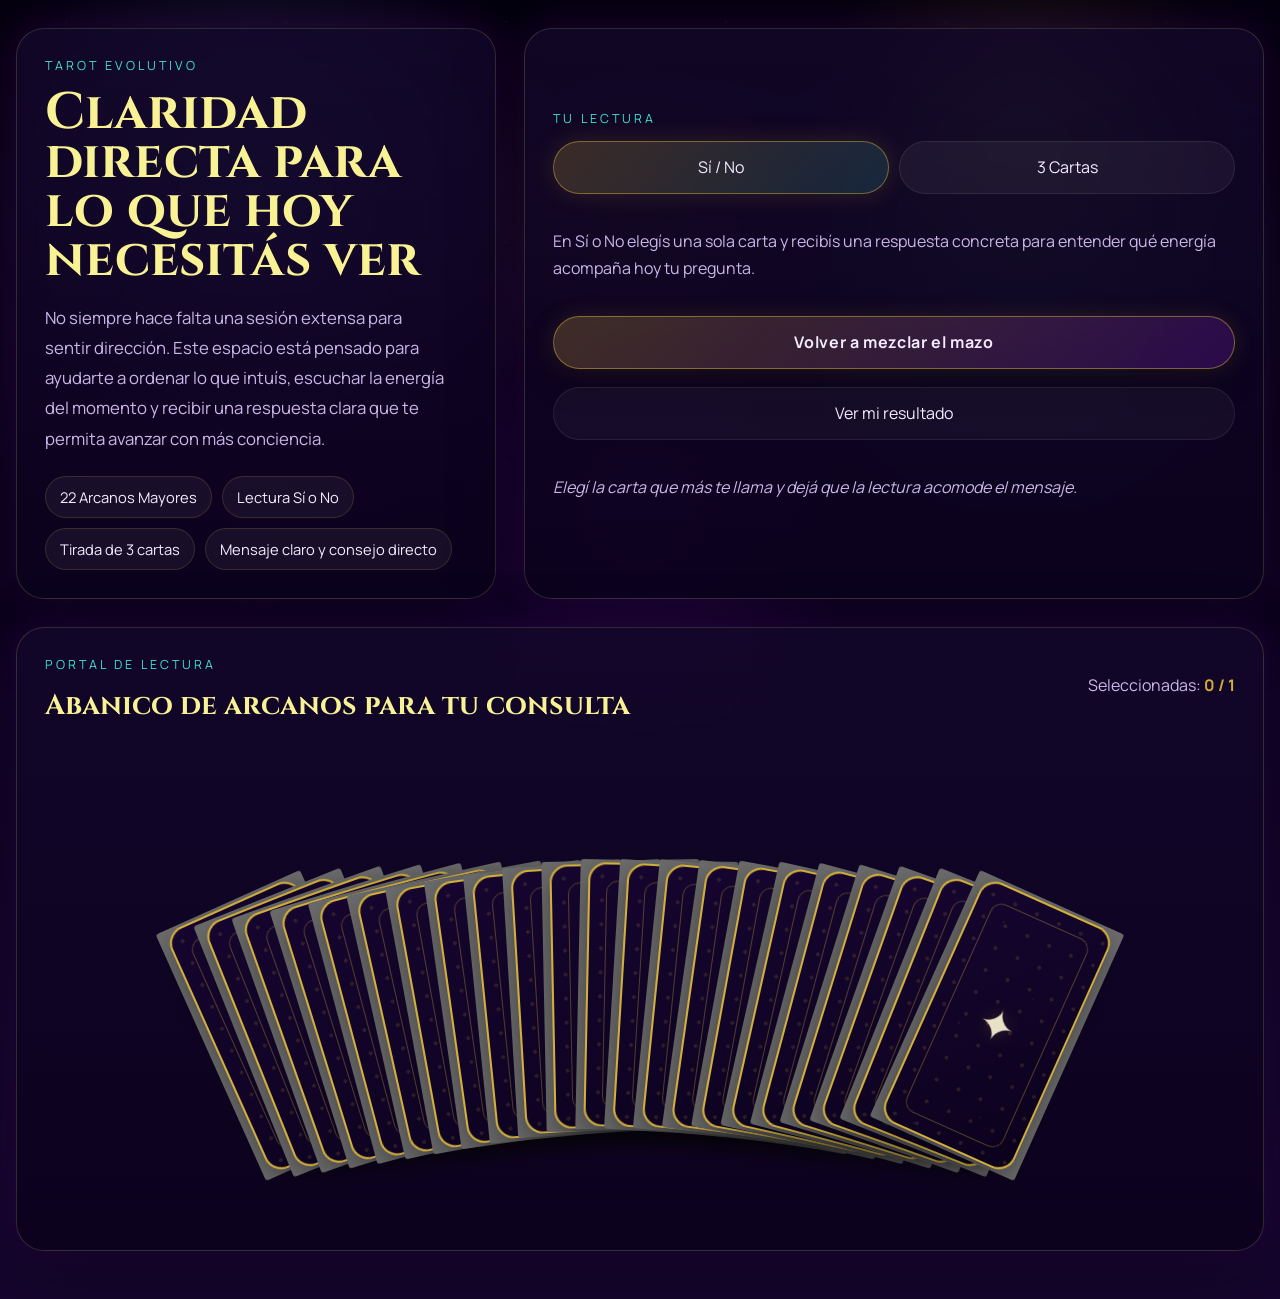
==== commit 1a1f5c17: "Add oracle preview and finalize rioplatense copy" ====
--- a/tarotsiono/index.html
+++ b/tarotsiono/index.html
@@ -671,10 +671,10 @@
 						<button class="mode-button" id="modeThree" type="button" data-mode="three" aria-pressed="false">3 Cartas</button>
 					</div>
 				</div>
-				<p class="mode-meta" id="modeMeta">En Sí o No eliges una sola carta y recibes una respuesta concreta para entender qué energía acompaña hoy tu pregunta.</p>
+				<p class="mode-meta" id="modeMeta">En Sí o No elegís una sola carta y recibís una respuesta concreta para entender qué energía acompaña hoy tu pregunta.</p>
 				<button class="action-button" id="resetButton" type="button">Volver a mezclar el mazo</button>
 				<button class="ghost-button" id="revealButton" type="button" disabled>Ver mi resultado</button>
-				<p class="status" id="statusText">Elegí la carta que más te llama y deja que la lectura acomode el mensaje.</p>
+				<p class="status" id="statusText">Elegí la carta que más te llama y dejá que la lectura acomode el mensaje.</p>
 			</aside>
 		</section>
 
@@ -806,7 +806,7 @@
 				energia: 1,
 				veredicto: "SÍ",
 				mensaje_corto: "Hay movimiento, dirección y fuerza para avanzar.",
-				interpretacion: "El Carro muestra una energía decidida que empuja el proceso hacia adelante. Si mantienes el foco, puedes salir del estancamiento.",
+				interpretacion: "El Carro muestra una energía decidida que empuja el proceso hacia adelante. Si mantenés el foco, podés salir del estancamiento.",
 				consejo: "No retrocedas por dudas de último momento. Avanza con dirección y cuida tu centro emocional.",
 				color_aura: "var(--blue-electric)",
 				simbolo: "➳"
@@ -1009,10 +1009,10 @@
 
 		function getModeText() {
 			if (mode === "yesno") {
-				return "En Sí o No eliges una sola carta y recibes una respuesta concreta para entender qué energía acompaña hoy tu pregunta.";
-			}
-
-			return "En la tirada de 3 cartas observas pasado, presente y futuro para entender el proceso completo y ver hacia dónde se está moviendo tu energía.";
+				return "En Sí o No elegís una sola carta y recibís una respuesta concreta para entender qué energía acompaña hoy tu pregunta.";
+			}
+
+			return "En la tirada de 3 cartas observás pasado, presente y futuro para entender el proceso completo y ver hacia dónde se está moviendo tu energía.";
 		}
 
 		function updateSelectionHint() {
@@ -1093,7 +1093,7 @@
 				});
 			});
 
-			setStatus("Elegí la carta que más te llama y deja que la lectura acomode el mensaje.");
+			setStatus("Elegí la carta que más te llama y dejá que la lectura acomode el mensaje.");
 			modeMeta.textContent = getModeText();
 			updateSelectionHint();
 		}
@@ -1116,7 +1116,7 @@
 				state.element.querySelector(".card-position").textContent = "";
 			} else {
 				if (selectedKeys.length >= required) {
-					setStatus(`Ya elegiste ${required} carta${required > 1 ? "s" : ""}. Puedes ver tu lectura o cambiar tu selección.`);
+					setStatus(`Ya elegiste ${required} carta${required > 1 ? "s" : ""}. Podés ver tu lectura o cambiar tu selección.`);
 					return;
 				}
 
@@ -1143,7 +1143,7 @@
 			if (selectedKeys.length === required) {
 				setStatus("Tu selección ya está lista. Cuando quieras, abre la lectura y mira qué se revela.");
 			} else {
-				setStatus(`Llevas ${selectedKeys.length} de ${required}. Sigue eligiendo y deja que la energía termine de ordenarse.`);
+				setStatus(`Llevás ${selectedKeys.length} de ${required}. Seguí eligiendo y dejá que la energía termine de ordenarse.`);
 			}
 
 			updateSelectionHint();
@@ -1294,7 +1294,7 @@
 				flipSelectedCards();
 				setTimeout(() => {
 					renderReadingResult();
-					setStatus("La lectura ya está abierta. Si querés, puedes volver a mezclar el mazo y consultar otra vez.");
+					setStatus("La lectura ya está abierta. Si querés, podés volver a mezclar el mazo y consultar otra vez.");
 				}, 880);
 			}, 420);
 		}
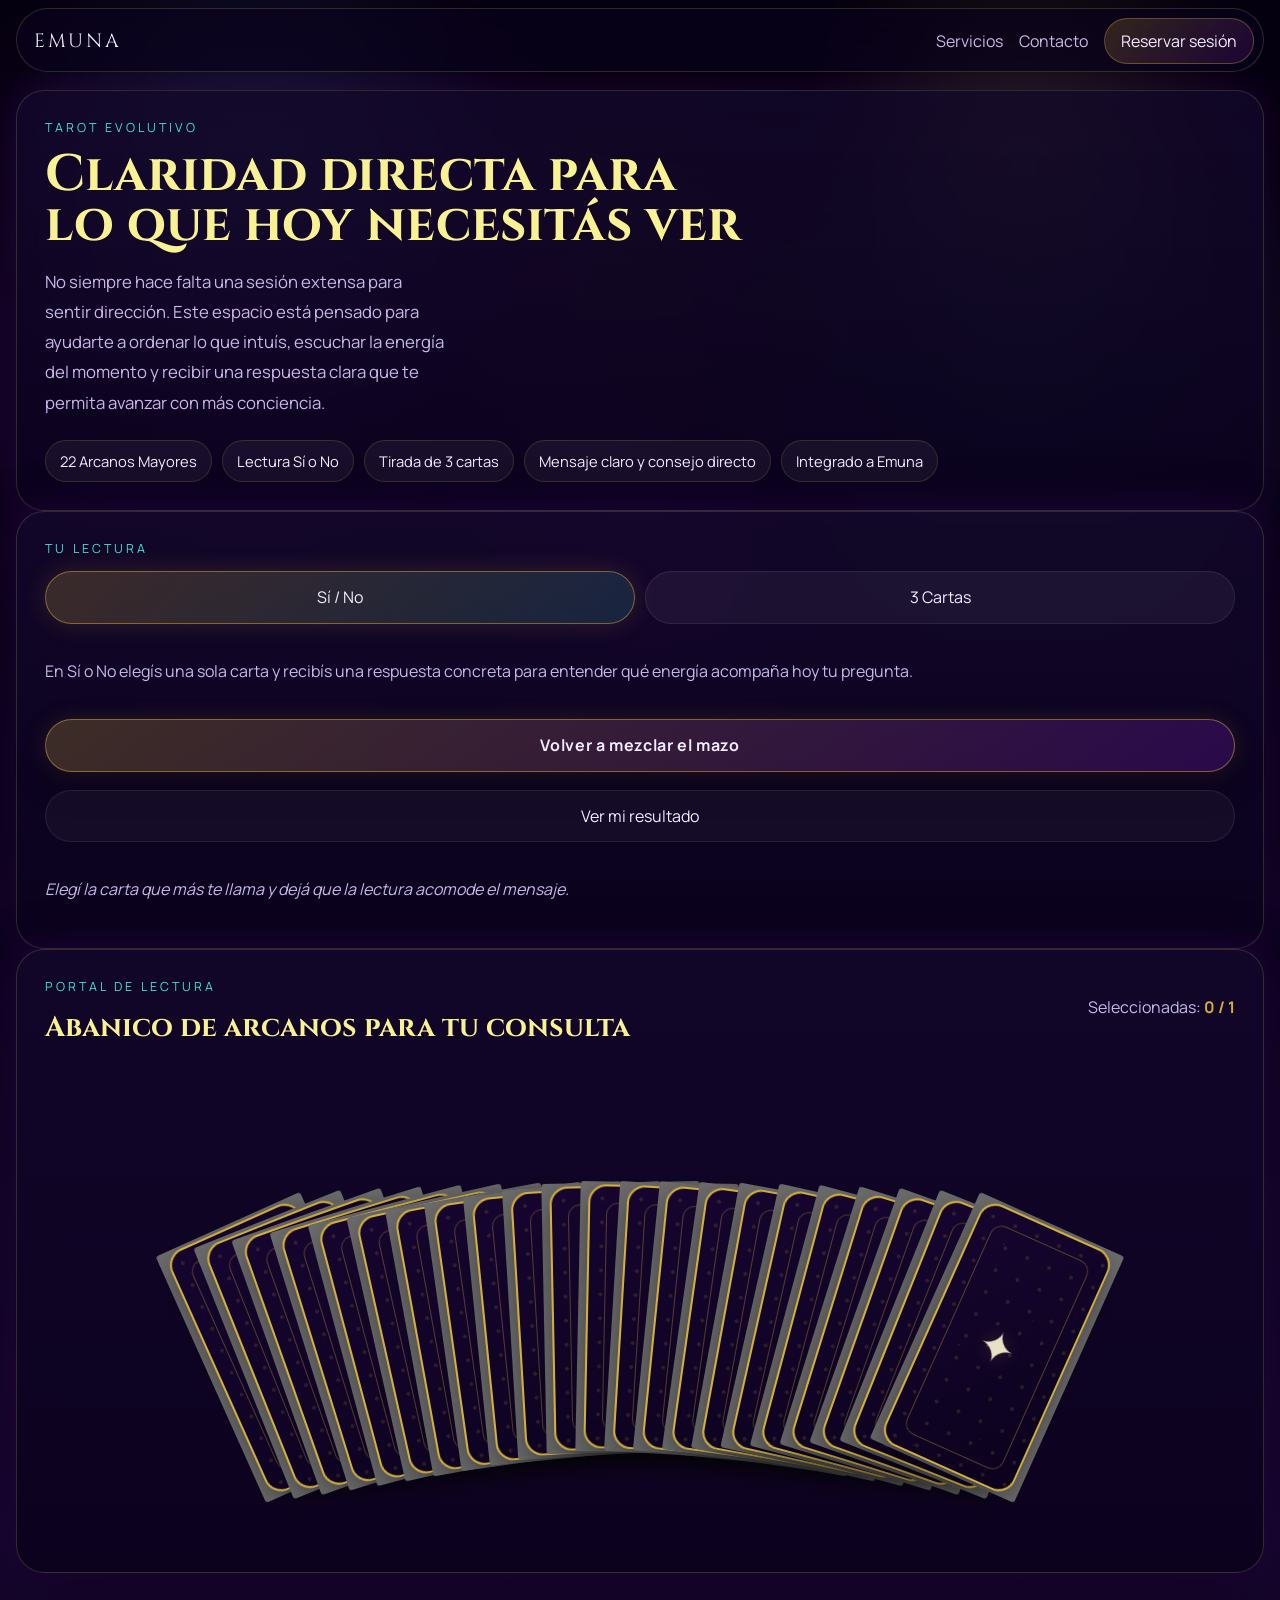
==== commit 534f1c44: "Align oracle page with main Emuna site" ====
--- a/tarotsiono/index.html
+++ b/tarotsiono/index.html
@@ -3,12 +3,14 @@
 <head>
 	<meta charset="UTF-8">
 	<meta name="viewport" content="width=device-width, initial-scale=1.0">
-	<meta name="theme-color" content="#07070c">
-	<meta name="description" content="Tarot evolutivo interactivo de Emuna con lectura Sí/No y tirada de 3 cartas en una experiencia mística y directa.">
+	<meta name="theme-color" content="#0b021d">
+	<meta name="description" content="Emuna Oráculo. Tarot evolutivo interactivo con lectura Sí o No y tirada de 3 cartas en una experiencia mística, directa y alineada con la home principal.">
 	<link rel="preconnect" href="https://fonts.googleapis.com">
 	<link rel="preconnect" href="https://fonts.gstatic.com" crossorigin>
 	<link href="https://fonts.googleapis.com/css2?family=Cinzel:wght@400;600;700&family=Manrope:wght@400;500;600;700&display=swap" rel="stylesheet">
-	<title>Tarot Evolutivo | Emuna</title>
+	<link rel="manifest" href="../manifest.json">
+	<link rel="icon" href="../assets/icon-192.svg" type="image/svg+xml">
+	<title>Emuna | Oráculo Tarot Evolutivo</title>
 	<style>
 		:root {
 			--bg-main: radial-gradient(circle at 50% 18%, rgba(212, 175, 55, 0.08), transparent 16%), radial-gradient(circle at 20% 20%, rgba(160, 32, 240, 0.16), transparent 24%), radial-gradient(circle at 80% 22%, rgba(64, 224, 208, 0.12), transparent 20%), linear-gradient(180deg, #05000f 0%, #0b021d 42%, #16052f 100%);
@@ -77,7 +79,81 @@
 		.page {
 			width: min(1400px, calc(100% - 32px));
 			margin: 0 auto;
-			padding: 28px 0 48px;
+			padding: 18px 0 48px;
+		}
+
+		.site-header {
+			position: sticky;
+			top: 0;
+			z-index: 20;
+			width: min(1400px, calc(100% - 32px));
+			margin: 0 auto;
+			padding: 18px 0 8px;
+			display: flex;
+			align-items: center;
+			justify-content: space-between;
+			gap: 16px;
+			backdrop-filter: blur(18px);
+		}
+
+		.site-header::before {
+			content: "";
+			position: absolute;
+			inset: 8px 0 0;
+			border-radius: 999px;
+			background: rgba(11, 2, 29, 0.62);
+			border: 1px solid rgba(249, 242, 149, 0.16);
+			z-index: -1;
+		}
+
+		.brand,
+		h1,
+		h2,
+		h3,
+		.card-name,
+		.modal-title {
+			font-family: "Cinzel", serif;
+		}
+
+		.brand {
+			padding-left: 18px;
+			font-size: 1.2rem;
+			letter-spacing: 0.14em;
+			text-transform: uppercase;
+			color: var(--text-main);
+			text-decoration: none;
+		}
+
+		.site-nav {
+			display: flex;
+			align-items: center;
+			gap: 16px;
+			padding-right: 10px;
+		}
+
+		.site-nav a {
+			color: var(--text-soft);
+			text-decoration: none;
+			transition: color 0.18s ease, text-shadow 0.18s ease;
+		}
+
+		.site-nav a:hover,
+		.site-nav a:focus-visible {
+			color: var(--gold-soft);
+			text-shadow: 0 0 14px rgba(212, 175, 55, 0.35);
+		}
+
+		.site-nav .nav-cta {
+			display: inline-flex;
+			align-items: center;
+			justify-content: center;
+			min-height: 42px;
+			padding: 0.7rem 1rem;
+			border-radius: 999px;
+			background: linear-gradient(135deg, rgba(212, 175, 55, 0.2), rgba(160, 32, 240, 0.14));
+			border: 1px solid rgba(212, 175, 55, 0.34);
+			color: var(--text-main);
+		}
 		}
 
 		.hero {
@@ -110,14 +186,6 @@
 			text-transform: uppercase;
 			letter-spacing: 0.24em;
 			color: var(--cyan-electric);
-		}
-
-		h1,
-		h2,
-		h3,
-		.card-name,
-		.modal-title {
-			font-family: "Cinzel", serif;
 		}
 
 		h1 {
@@ -586,6 +654,15 @@
 		}
 
 		@media (max-width: 780px) {
+			.site-header {
+				width: min(100%, calc(100% - 20px));
+				padding-top: 12px;
+			}
+
+			.site-header::before {
+				inset: 6px 0 0;
+			}
+
 			.page {
 				width: min(100%, calc(100% - 20px));
 				padding-top: 18px;
@@ -610,6 +687,28 @@
 		}
 
 		@media (max-width: 560px) {
+			.site-header {
+				width: calc(100% - 12px);
+				flex-direction: column;
+				align-items: stretch;
+				gap: 10px;
+			}
+
+			.site-header::before {
+				border-radius: 24px;
+			}
+
+			.brand {
+				padding-left: 14px;
+			}
+
+			.site-nav {
+				flex-wrap: wrap;
+				justify-content: space-between;
+				gap: 10px;
+				padding: 0 12px 12px;
+			}
+
 			.page {
 				width: calc(100% - 12px);
 			}
@@ -649,6 +748,15 @@
 	</style>
 </head>
 <body>
+	<header class="site-header">
+		<a class="brand" href="../#inicio">Emuna</a>
+		<nav class="site-nav" aria-label="Principal del oráculo">
+			<a href="../#servicios">Servicios</a>
+			<a href="../#contacto">Contacto</a>
+			<a class="nav-cta" href="../#contacto">Reservar sesión</a>
+		</nav>
+	</header>
+
 	<main class="page">
 		<section class="hero">
 			<article class="glass-panel hero-copy">
@@ -660,6 +768,7 @@
 					<span class="benefit">Lectura Sí o No</span>
 					<span class="benefit">Tirada de 3 cartas</span>
 					<span class="benefit">Mensaje claro y consejo directo</span>
+					<span class="benefit">Integrado a Emuna</span>
 				</div>
 			</article>
 
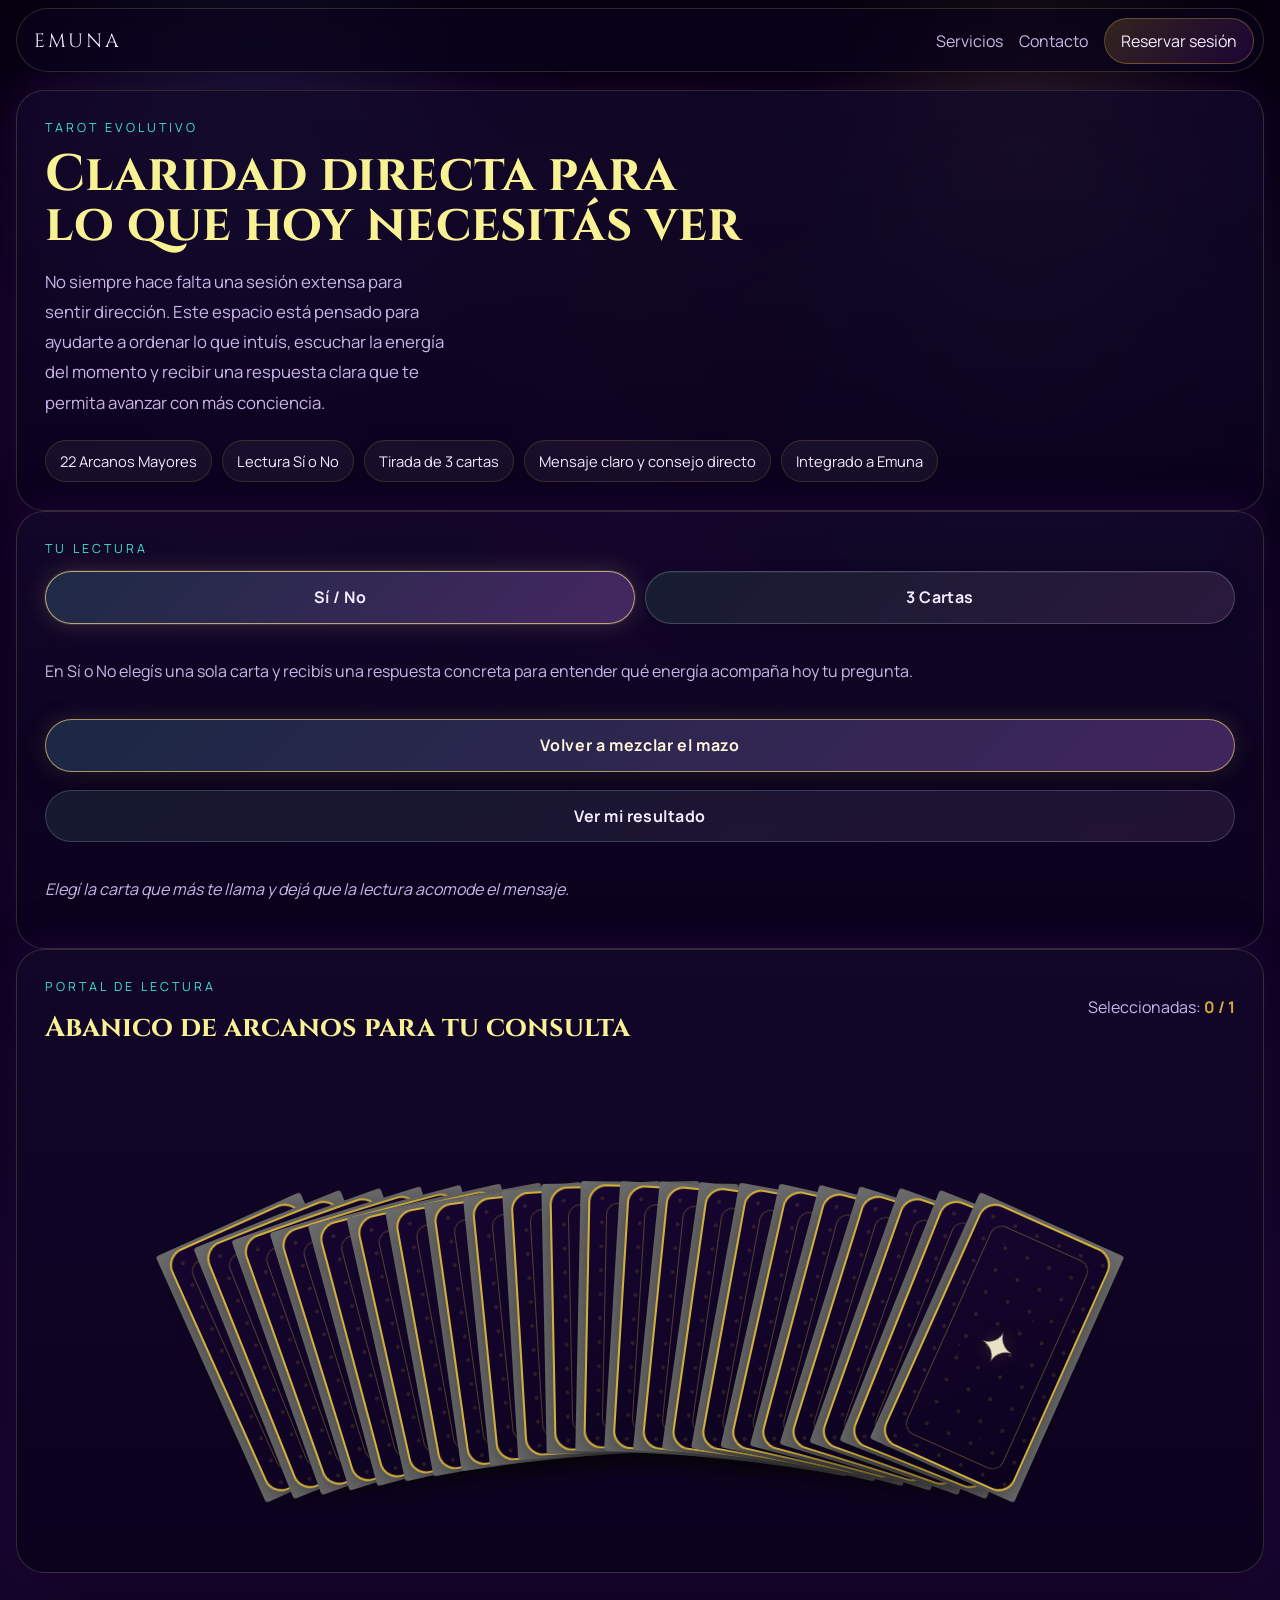
==== commit 17ad5784: "Refina botones y sección oráculo" ====
--- a/tarotsiono/index.html
+++ b/tarotsiono/index.html
@@ -239,8 +239,13 @@
 			appearance: none;
 			border: 1px solid transparent;
 			cursor: pointer;
-			transition: transform 0.24s ease, box-shadow 0.24s ease, border-color 0.24s ease, background-color 0.24s ease;
+			transition: 0.3s;
 			font: inherit;
+		}
+
+		.btn-emuna {
+			font-weight: 700;
+			letter-spacing: 0.03em;
 		}
 
 		.mode-button,
@@ -253,28 +258,30 @@
 		}
 
 		.mode-button {
-			background: rgba(255, 255, 255, 0.05);
-			border-color: rgba(255, 255, 255, 0.08);
+			background: linear-gradient(135deg, rgba(24, 31, 50, 0.9), rgba(47, 28, 65, 0.88));
+			border-color: rgba(171, 182, 205, 0.28);
+			box-shadow: inset 0 1px 0 rgba(255, 255, 255, 0.05), 0 10px 24px rgba(0, 0, 0, 0.16);
 		}
 
 		.mode-button.is-active {
-			background: linear-gradient(135deg, rgba(212, 175, 55, 0.22), rgba(64, 224, 208, 0.14));
-			border-color: rgba(212, 175, 55, 0.48);
-			box-shadow: 0 0 26px rgba(212, 175, 55, 0.16);
+			background: linear-gradient(135deg, rgba(30, 43, 70, 0.98), rgba(71, 40, 99, 0.98));
+			border-color: rgba(226, 201, 144, 0.76);
+			box-shadow: 0 0 0 1px rgba(226, 201, 144, 0.12), 0 0 24px rgba(226, 201, 144, 0.2);
 		}
 
 		.action-button {
-			background: linear-gradient(135deg, rgba(212, 175, 55, 0.24), rgba(160, 32, 240, 0.2));
-			border-color: rgba(212, 175, 55, 0.5);
-			box-shadow: 0 14px 34px rgba(0, 0, 0, 0.24), 0 0 24px rgba(212, 175, 55, 0.14);
+			background: linear-gradient(135deg, #1b2844 0%, #41255d 100%);
+			border-color: rgba(219, 192, 122, 0.72);
+			box-shadow: 0 14px 34px rgba(0, 0, 0, 0.24), 0 0 24px rgba(219, 192, 122, 0.16);
 			font-weight: 700;
 			letter-spacing: 0.04em;
+			color: #fff6dc;
 		}
 
 		.ghost-button,
 		.modal-close {
-			background: rgba(255, 255, 255, 0.04);
-			border-color: rgba(255, 255, 255, 0.08);
+			background: linear-gradient(135deg, rgba(26, 33, 52, 0.76), rgba(43, 26, 61, 0.7));
+			border-color: rgba(172, 183, 207, 0.24);
 		}
 
 		.mode-button:hover,
@@ -286,6 +293,7 @@
 		.ghost-button:focus-visible,
 		.modal-close:focus-visible {
 			transform: translateY(-2px);
+			box-shadow: 0 14px 28px rgba(0, 0, 0, 0.22), 0 0 0 2px rgba(226, 201, 144, 0.58);
 		}
 
 		.mode-meta,
@@ -776,13 +784,13 @@
 				<div>
 					<p class="eyebrow">Tu lectura</p>
 					<div class="mode-switch" role="tablist" aria-label="Modo de tirada">
-						<button class="mode-button is-active" id="modeYesNo" type="button" data-mode="yesno" aria-pressed="true">Sí / No</button>
-						<button class="mode-button" id="modeThree" type="button" data-mode="three" aria-pressed="false">3 Cartas</button>
+						<button class="btn-emuna mode-button is-active" id="modeYesNo" type="button" data-mode="yesno" aria-pressed="true">Sí / No</button>
+						<button class="btn-emuna mode-button" id="modeThree" type="button" data-mode="three" aria-pressed="false">3 Cartas</button>
 					</div>
 				</div>
 				<p class="mode-meta" id="modeMeta">En Sí o No elegís una sola carta y recibís una respuesta concreta para entender qué energía acompaña hoy tu pregunta.</p>
-				<button class="action-button" id="resetButton" type="button">Volver a mezclar el mazo</button>
-				<button class="ghost-button" id="revealButton" type="button" disabled>Ver mi resultado</button>
+				<button class="btn-emuna action-button" id="resetButton" type="button">Volver a mezclar el mazo</button>
+				<button class="btn-emuna ghost-button" id="revealButton" type="button" disabled>Ver mi resultado</button>
 				<p class="status" id="statusText">Elegí la carta que más te llama y dejá que la lectura acomode el mensaje.</p>
 			</aside>
 		</section>
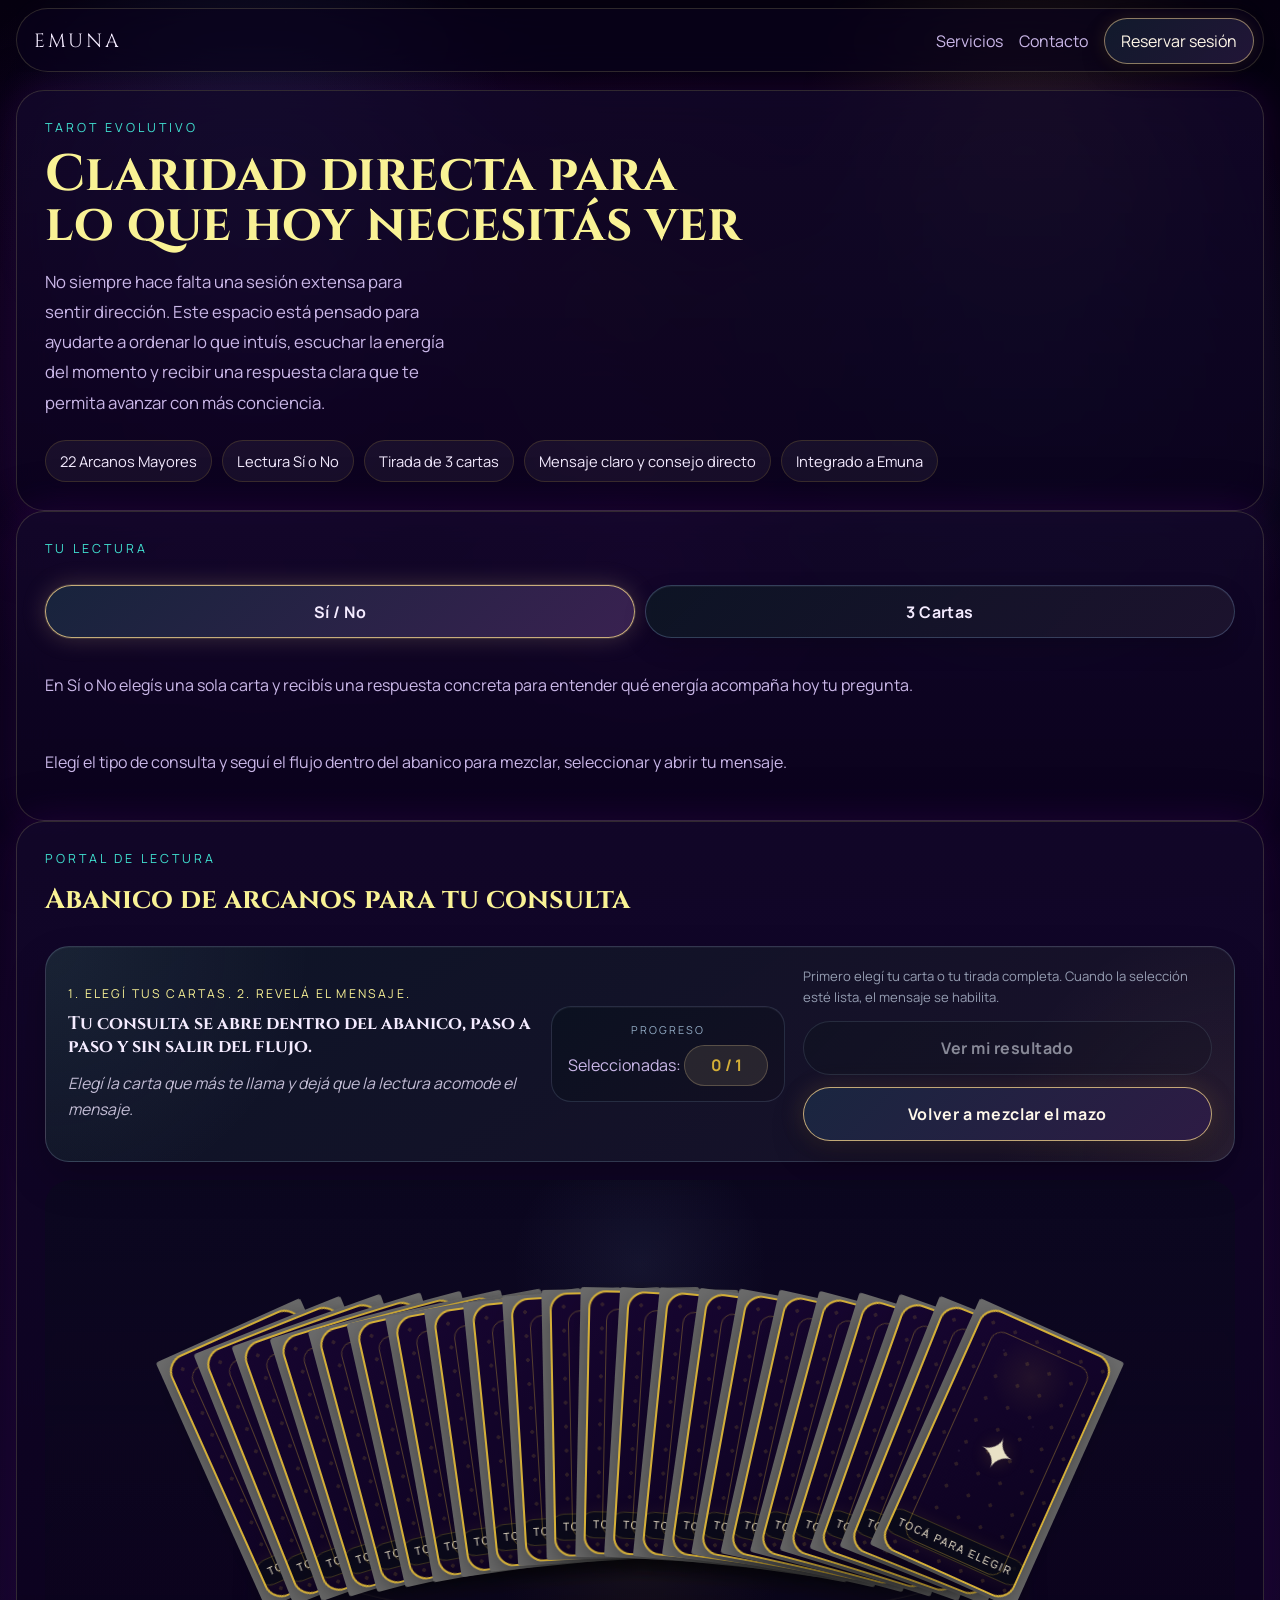
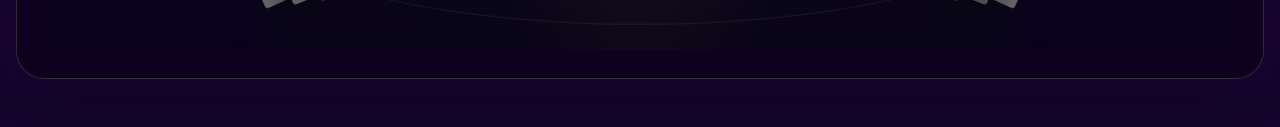
==== commit 09d4be89: "Refina home y oraculo para publicar" ====
--- a/tarotsiono/index.html
+++ b/tarotsiono/index.html
@@ -150,9 +150,10 @@
 			min-height: 42px;
 			padding: 0.7rem 1rem;
 			border-radius: 999px;
-			background: linear-gradient(135deg, rgba(212, 175, 55, 0.2), rgba(160, 32, 240, 0.14));
-			border: 1px solid rgba(212, 175, 55, 0.34);
-			color: var(--text-main);
+			background: linear-gradient(135deg, rgba(18, 27, 46, 0.96), rgba(35, 22, 57, 0.94));
+			border: 1px solid rgba(239, 208, 143, 0.54);
+			color: #fff7e8;
+			box-shadow: 0 10px 24px rgba(0, 0, 0, 0.24), 0 0 18px rgba(212, 175, 55, 0.14);
 		}
 		}
 
@@ -224,6 +225,11 @@
 			display: grid;
 			align-content: center;
 			gap: 18px;
+		}
+
+		.controls-intro {
+			display: grid;
+			gap: 0.9rem;
 		}
 
 		.mode-switch {
@@ -258,30 +264,31 @@
 		}
 
 		.mode-button {
-			background: linear-gradient(135deg, rgba(24, 31, 50, 0.9), rgba(47, 28, 65, 0.88));
-			border-color: rgba(171, 182, 205, 0.28);
+			background: linear-gradient(135deg, rgba(14, 21, 37, 0.94), rgba(29, 20, 47, 0.92));
+			border-color: rgba(125, 156, 198, 0.32);
 			box-shadow: inset 0 1px 0 rgba(255, 255, 255, 0.05), 0 10px 24px rgba(0, 0, 0, 0.16);
 		}
 
 		.mode-button.is-active {
-			background: linear-gradient(135deg, rgba(30, 43, 70, 0.98), rgba(71, 40, 99, 0.98));
-			border-color: rgba(226, 201, 144, 0.76);
-			box-shadow: 0 0 0 1px rgba(226, 201, 144, 0.12), 0 0 24px rgba(226, 201, 144, 0.2);
+			background: linear-gradient(135deg, rgba(24, 36, 61, 0.99), rgba(58, 34, 82, 0.98));
+			border-color: rgba(235, 204, 135, 0.82);
+			box-shadow: 0 0 0 1px rgba(226, 201, 144, 0.14), 0 0 24px rgba(226, 201, 144, 0.22);
 		}
 
 		.action-button {
-			background: linear-gradient(135deg, #1b2844 0%, #41255d 100%);
-			border-color: rgba(219, 192, 122, 0.72);
-			box-shadow: 0 14px 34px rgba(0, 0, 0, 0.24), 0 0 24px rgba(219, 192, 122, 0.16);
+			background: linear-gradient(135deg, #1a2640 0%, #2d1b44 100%);
+			border-color: rgba(240, 207, 135, 0.78);
+			box-shadow: 0 14px 34px rgba(0, 0, 0, 0.24), 0 0 24px rgba(219, 168, 88, 0.18);
 			font-weight: 700;
 			letter-spacing: 0.04em;
-			color: #fff6dc;
+			color: #fff8ea;
 		}
 
 		.ghost-button,
 		.modal-close {
-			background: linear-gradient(135deg, rgba(26, 33, 52, 0.76), rgba(43, 26, 61, 0.7));
-			border-color: rgba(172, 183, 207, 0.24);
+			background: linear-gradient(135deg, rgba(12, 19, 35, 0.9), rgba(24, 19, 42, 0.84));
+			border-color: rgba(128, 175, 196, 0.32);
+			color: #edf8ff;
 		}
 
 		.mode-button:hover,
@@ -310,6 +317,119 @@
 			font-style: italic;
 		}
 
+		.reading-console {
+			display: grid;
+			grid-template-columns: minmax(0, 1.08fr) auto minmax(280px, 0.95fr);
+			gap: 18px;
+			align-items: center;
+			padding: 20px 22px;
+			margin-bottom: 18px;
+			border-radius: 24px;
+			background:
+				radial-gradient(circle at top left, rgba(168, 197, 233, 0.08), transparent 22%),
+				radial-gradient(circle at bottom right, rgba(224, 190, 129, 0.08), transparent 20%),
+				linear-gradient(145deg, rgba(14, 22, 39, 0.94), rgba(26, 17, 43, 0.92));
+			border: 1px solid rgba(160, 185, 218, 0.22);
+			box-shadow: inset 0 1px 0 rgba(255, 255, 255, 0.04), 0 18px 38px rgba(0, 0, 0, 0.22);
+		}
+
+		.reading-console-copy {
+			display: grid;
+			gap: 0.65rem;
+		}
+
+		.reading-console-step {
+			margin: 0;
+			font-size: 0.76rem;
+			letter-spacing: 0.18em;
+			text-transform: uppercase;
+			color: var(--gold-soft);
+		}
+
+		.reading-console-title {
+			margin: 0;
+			font-family: "Cinzel", serif;
+			font-size: clamp(1rem, 1.4vw, 1.18rem);
+			line-height: 1.3;
+			color: var(--text-main);
+		}
+
+		.reading-console .status {
+			margin: 0;
+			min-height: 0;
+			font-size: 0.98rem;
+			color: rgba(229, 220, 245, 0.84);
+		}
+
+		.reading-console-progress {
+			display: grid;
+			justify-items: center;
+			gap: 0.45rem;
+			padding: 0.95rem 1rem;
+			border-radius: 20px;
+			background: linear-gradient(145deg, rgba(10, 17, 31, 0.82), rgba(19, 15, 34, 0.82));
+			border: 1px solid rgba(154, 179, 216, 0.18);
+			box-shadow: inset 0 1px 0 rgba(255, 255, 255, 0.04);
+		}
+
+		.reading-console-progress-label {
+			margin: 0;
+			font-size: 0.68rem;
+			text-transform: uppercase;
+			letter-spacing: 0.18em;
+			color: rgba(176, 205, 232, 0.82);
+		}
+
+		.reading-console .selected-hint {
+			margin: 0;
+			font-size: 1rem;
+			text-align: center;
+		}
+
+		.reading-console .selected-hint strong {
+			display: inline-flex;
+			align-items: center;
+			justify-content: center;
+			min-width: 5.2rem;
+			padding: 0.38rem 0.72rem;
+			border-radius: 999px;
+			background: rgba(214, 190, 137, 0.12);
+			border: 1px solid rgba(214, 190, 137, 0.28);
+		}
+
+		.reading-console-actions {
+			display: grid;
+			grid-template-columns: 1fr;
+			gap: 12px;
+		}
+
+		.reading-console-actions .action-button,
+		.reading-console-actions .ghost-button {
+			width: 100%;
+			min-height: 54px;
+		}
+
+		.reading-console-actions .ghost-button:disabled {
+			opacity: 0.52;
+			filter: saturate(0.72);
+			cursor: not-allowed;
+		}
+
+		.reading-console-actions .action-button {
+			order: 2;
+		}
+
+		.reading-console-actions .ghost-button {
+			order: 1;
+		}
+
+		.reading-console-actions-note {
+			margin: -0.1rem 0 0;
+			font-size: 0.82rem;
+			line-height: 1.65;
+			color: rgba(198, 211, 230, 0.72);
+		}
+
 		.board-shell {
 			min-height: 620px;
 		}
@@ -340,6 +460,35 @@
 			justify-content: center;
 			overflow: hidden;
 			padding: 26px 12px 12px;
+			border-radius: 26px;
+			background:
+				radial-gradient(circle at 50% 82%, rgba(212, 175, 55, 0.08), transparent 20%),
+				radial-gradient(circle at 50% 18%, rgba(130, 176, 219, 0.08), transparent 18%),
+				linear-gradient(180deg, rgba(8, 14, 25, 0.38), rgba(8, 11, 20, 0.12));
+		}
+
+		.spread-board::before {
+			content: "";
+			position: absolute;
+			left: 50%;
+			bottom: 1.6rem;
+			width: min(92%, 52rem);
+			height: 15rem;
+			transform: translateX(-50%);
+			border-radius: 50%;
+			border: 1px solid rgba(214, 190, 137, 0.12);
+			box-shadow: 0 -1px 0 rgba(255, 255, 255, 0.03) inset;
+			pointer-events: none;
+		}
+
+		.spread-board::after {
+			content: "";
+			position: absolute;
+			inset: auto 18% 0;
+			height: 42%;
+			background: linear-gradient(180deg, rgba(0, 0, 0, 0), rgba(7, 10, 18, 0.42));
+			filter: blur(12px);
+			pointer-events: none;
 		}
 
 		.flip-card {
@@ -354,8 +503,18 @@
 			will-change: transform;
 		}
 
+		.flip-card:focus-visible {
+			outline: none;
+			filter: drop-shadow(0 0 18px rgba(212, 175, 55, 0.4));
+		}
+
 		.flip-card.is-visible {
 			opacity: 1;
+		}
+
+		.flip-card:hover .flip-card-inner,
+		.flip-card:focus-visible .flip-card-inner {
+			box-shadow: 0 18px 36px rgba(0, 0, 0, 0.42), 0 0 24px rgba(124, 170, 214, 0.12);
 		}
 
 		.flip-card-inner {
@@ -373,7 +532,7 @@
 		}
 
 		.flip-card.is-selected {
-			filter: drop-shadow(0 0 16px rgba(212, 175, 55, 0.5));
+			filter: drop-shadow(0 0 18px rgba(212, 175, 55, 0.58));
 			z-index: 35;
 		}
 
@@ -409,7 +568,9 @@
 		}
 
 		.flip-card-back {
-			background: var(--card-back);
+			background:
+				radial-gradient(circle at 50% 18%, rgba(212, 175, 55, 0.08), transparent 18%),
+				var(--card-back);
 		}
 
 		.flip-card-back::before,
@@ -442,6 +603,23 @@
 			color: rgba(255, 248, 216, 0.9);
 			font-size: 2.8rem;
 			text-shadow: 0 0 18px rgba(212, 175, 55, 0.24);
+		}
+
+		.card-back-invite {
+			position: absolute;
+			left: 50%;
+			bottom: 0.9rem;
+			transform: translateX(-50%);
+			padding: 0.42rem 0.72rem;
+			border-radius: 999px;
+			background: rgba(9, 12, 22, 0.78);
+			border: 1px solid rgba(212, 175, 55, 0.24);
+			color: rgba(255, 244, 220, 0.9);
+			font-size: 0.64rem;
+			letter-spacing: 0.16em;
+			text-transform: uppercase;
+			white-space: nowrap;
+			box-shadow: 0 0 18px rgba(212, 175, 55, 0.08);
 		}
 
 		.flip-card-front {
@@ -688,6 +866,14 @@
 				min-height: 420px;
 			}
 
+			.reading-console {
+				grid-template-columns: 1fr;
+			}
+
+			.reading-console-progress {
+				justify-items: stretch;
+			}
+
 			.flip-card {
 				width: 122px;
 				height: 208px;
@@ -723,6 +909,14 @@
 
 			.board-header {
 				flex-direction: column;
+			}
+
+			.reading-console {
+				padding: 16px;
+			}
+
+			.reading-console-actions {
+				grid-template-columns: 1fr;
 			}
 
 			.mode-switch {
@@ -781,7 +975,7 @@
 			</article>
 
 			<aside class="glass-panel controls" aria-label="Controles de lectura">
-				<div>
+				<div class="controls-intro">
 					<p class="eyebrow">Tu lectura</p>
 					<div class="mode-switch" role="tablist" aria-label="Modo de tirada">
 						<button class="btn-emuna mode-button is-active" id="modeYesNo" type="button" data-mode="yesno" aria-pressed="true">Sí / No</button>
@@ -789,9 +983,7 @@
 					</div>
 				</div>
 				<p class="mode-meta" id="modeMeta">En Sí o No elegís una sola carta y recibís una respuesta concreta para entender qué energía acompaña hoy tu pregunta.</p>
-				<button class="btn-emuna action-button" id="resetButton" type="button">Volver a mezclar el mazo</button>
-				<button class="btn-emuna ghost-button" id="revealButton" type="button" disabled>Ver mi resultado</button>
-				<p class="status" id="statusText">Elegí la carta que más te llama y dejá que la lectura acomode el mensaje.</p>
+				<p class="mode-meta">Elegí el tipo de consulta y seguí el flujo dentro del abanico para mezclar, seleccionar y abrir tu mensaje.</p>
 			</aside>
 		</section>
 
@@ -801,7 +993,23 @@
 					<p class="eyebrow">Portal de lectura</p>
 					<h2>Abanico de arcanos para tu consulta</h2>
 				</div>
-				<p class="selected-hint" id="selectionHint">Seleccionadas: <strong>0 / 1</strong></p>
+			</div>
+
+			<div class="reading-console" aria-label="Acciones de lectura">
+				<div class="reading-console-copy">
+					<p class="reading-console-step">1. Elegí tus cartas. 2. Revelá el mensaje.</p>
+					<h3 class="reading-console-title">Tu consulta se abre dentro del abanico, paso a paso y sin salir del flujo.</h3>
+					<p class="status" id="statusText">Elegí la carta que más te llama y dejá que la lectura acomode el mensaje.</p>
+				</div>
+				<div class="reading-console-progress">
+					<p class="reading-console-progress-label">Progreso</p>
+					<p class="selected-hint" id="selectionHint">Seleccionadas: <strong>0 / 1</strong></p>
+				</div>
+				<div class="reading-console-actions">
+					<button class="btn-emuna ghost-button" id="revealButton" type="button" disabled>Ver mi resultado</button>
+					<button class="btn-emuna action-button" id="resetButton" type="button">Volver a mezclar el mazo</button>
+					<p class="reading-console-actions-note">Primero elegí tu carta o tu tirada completa. Cuando la selección esté lista, el mensaje se habilita.</p>
+				</div>
 			</div>
 
 			<div class="spread-board" id="tablero" aria-live="polite"></div>
@@ -1157,6 +1365,7 @@
 				<div class="flip-card-inner">
 					<div class="flip-card-back">
 						<div class="card-back-emblem">✦</div>
+						<div class="card-back-invite">Tocá para elegir</div>
 					</div>
 					<div class="flip-card-front">
 						<div>
